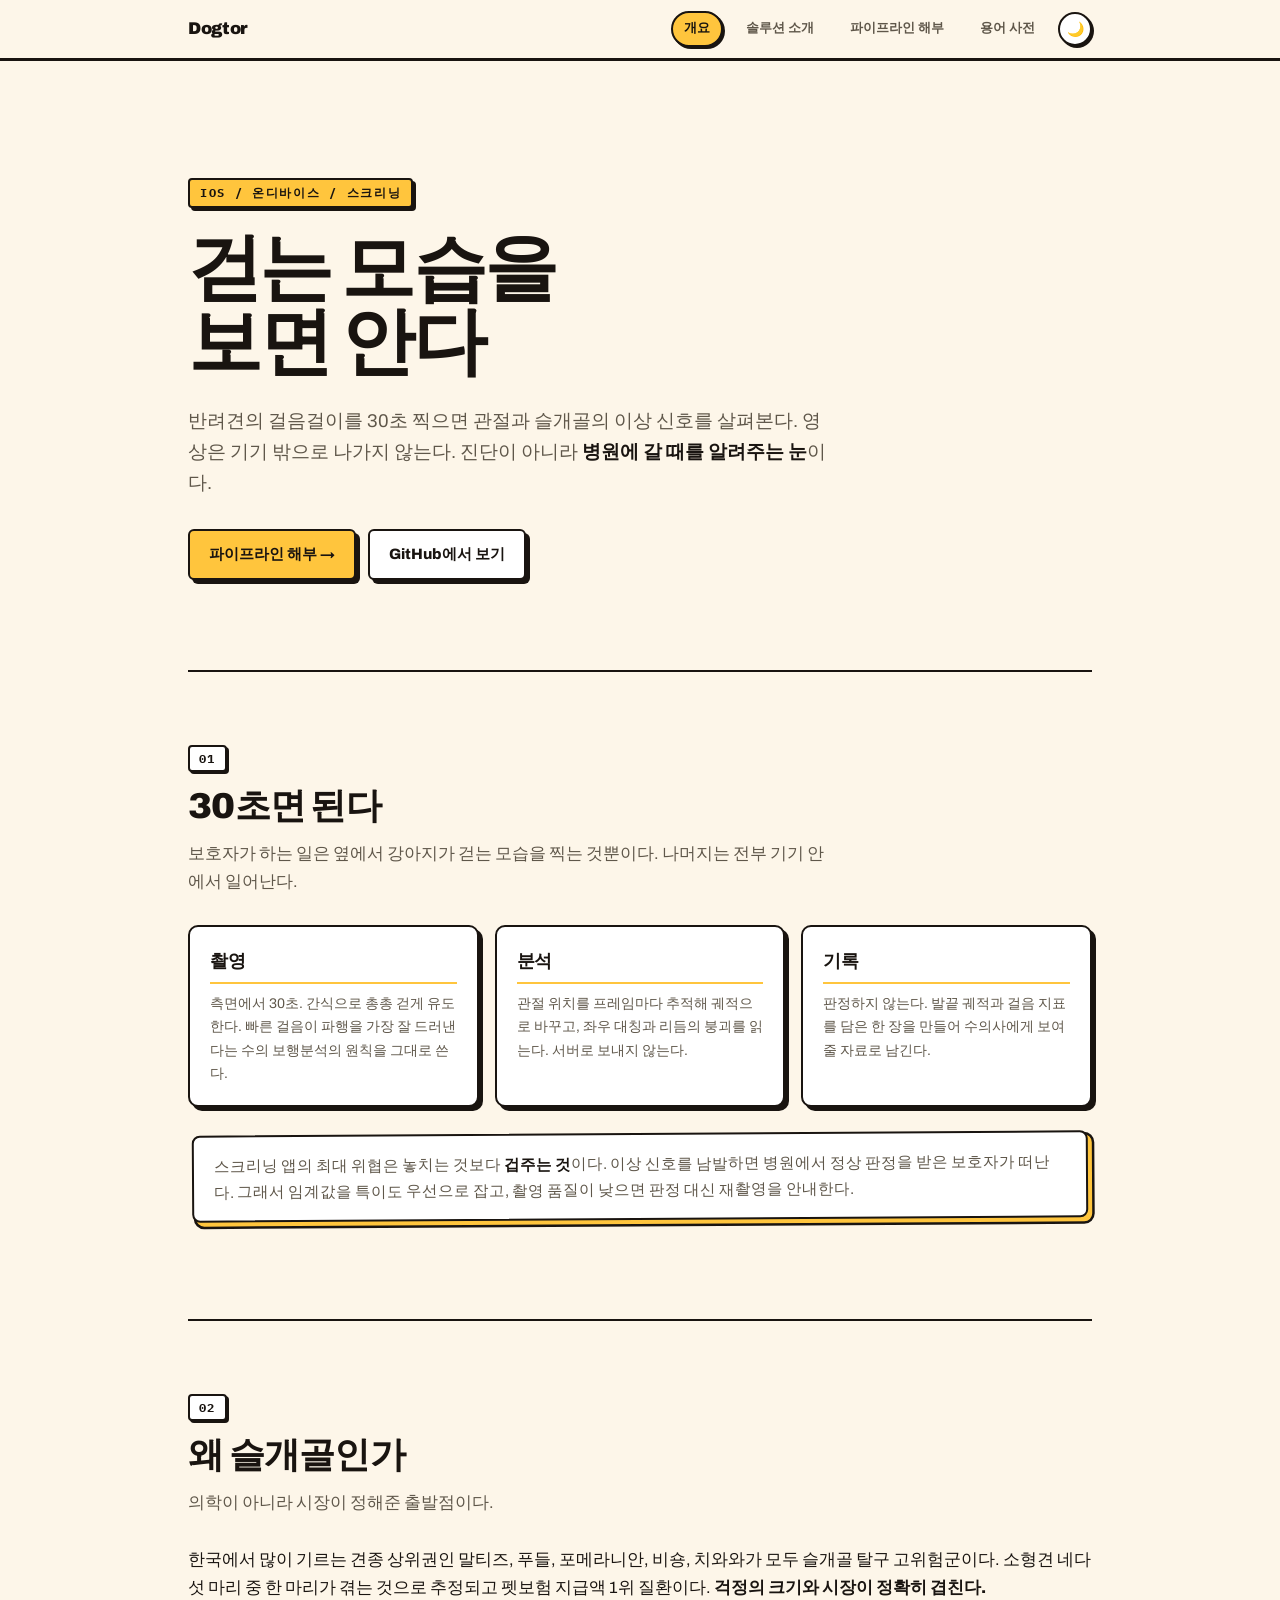
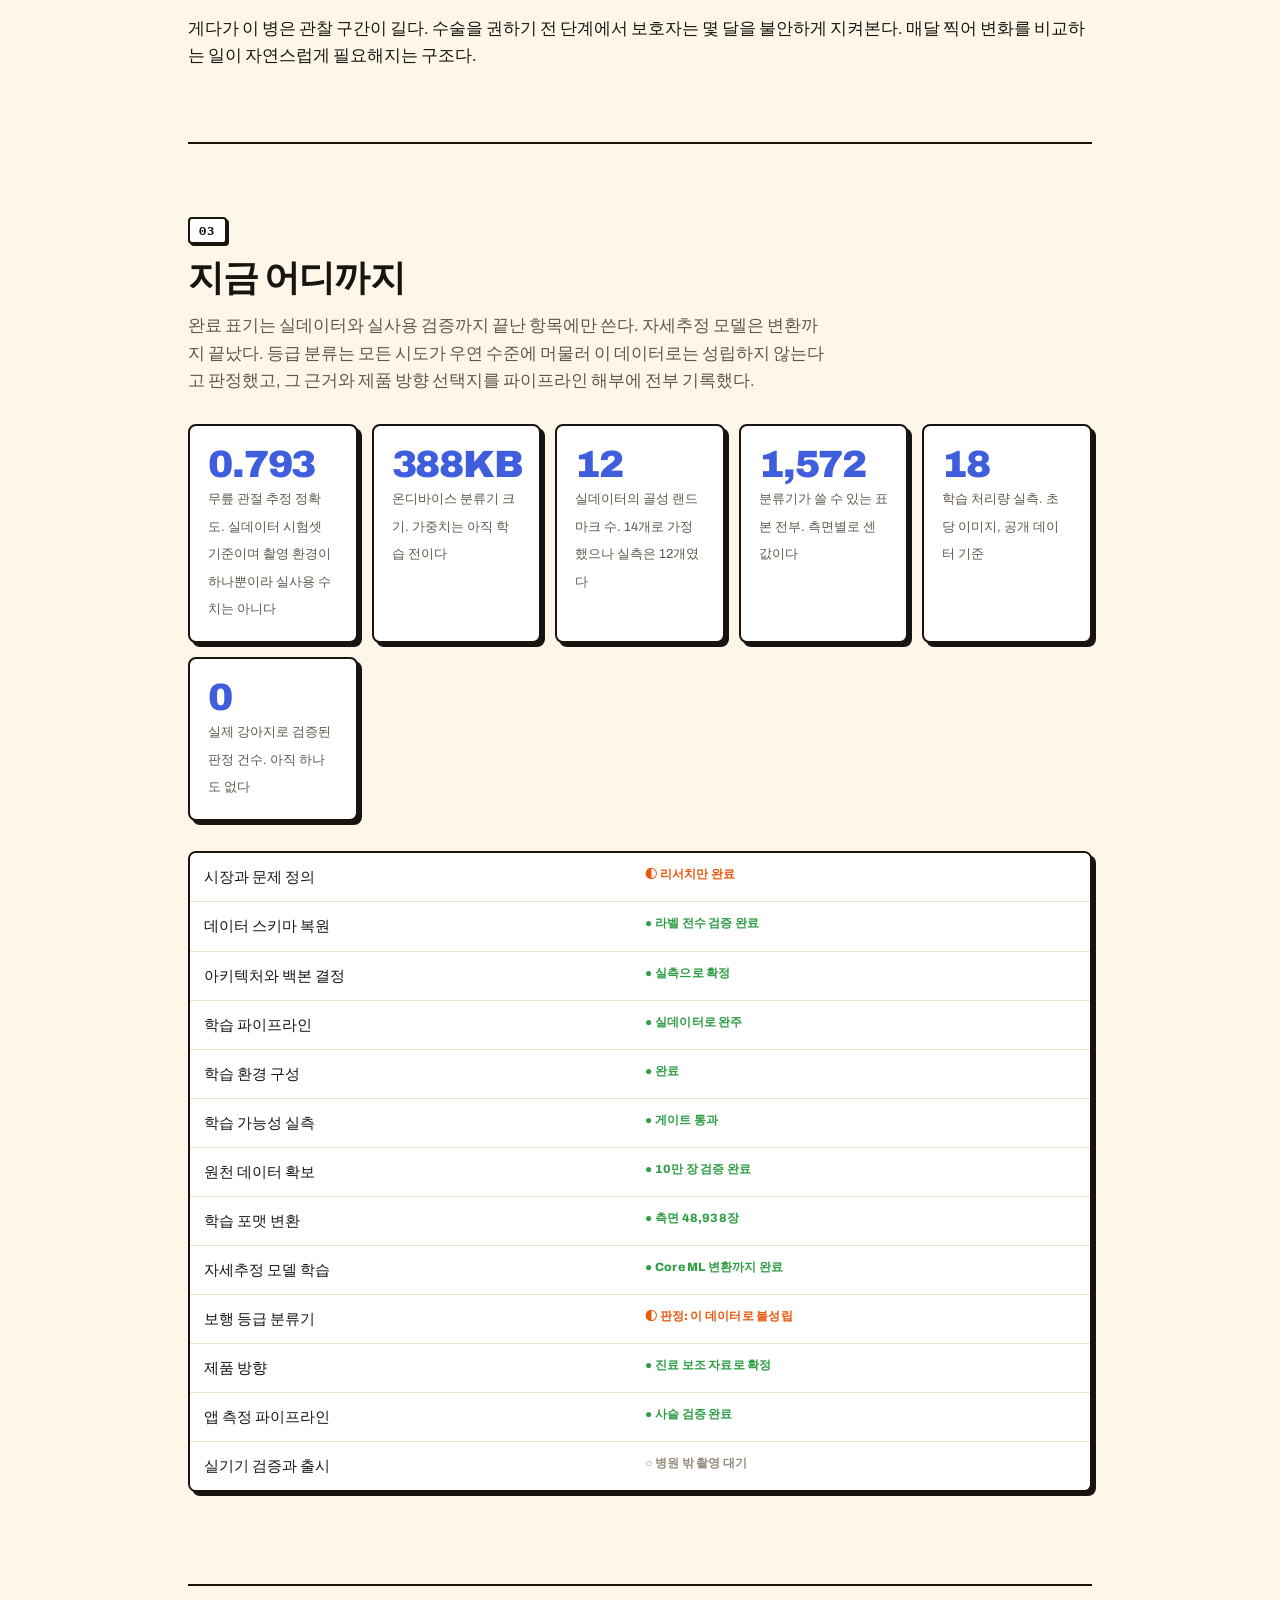
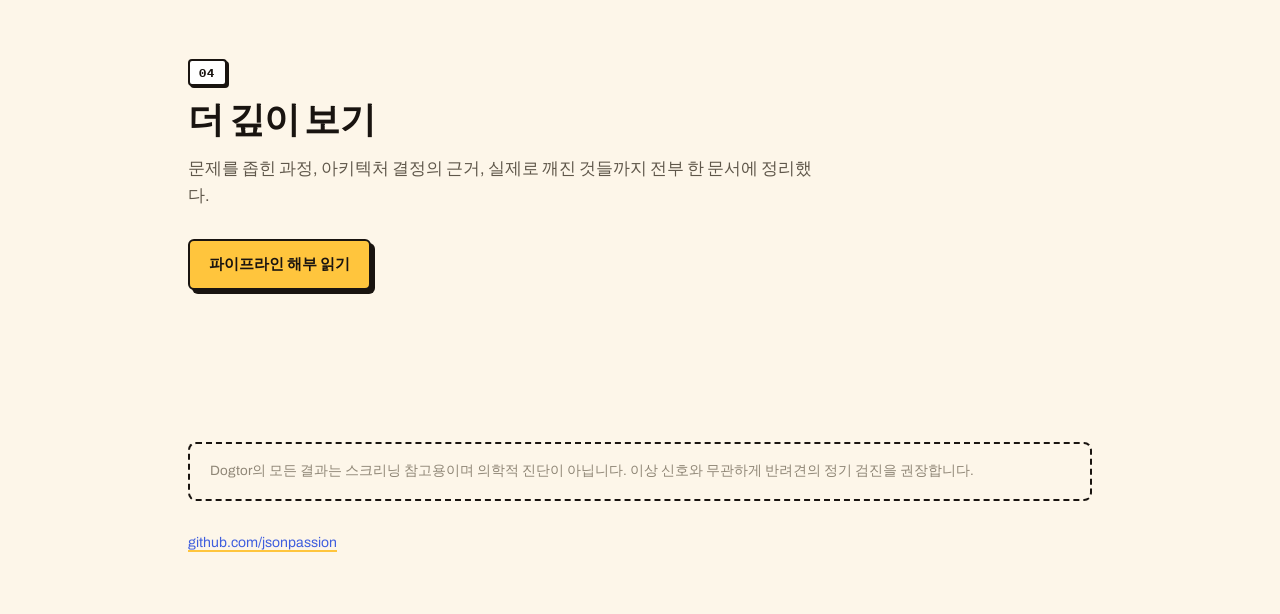
==== index.html @ 86786e33 "네오브루탈리즘 1/3: 토큰과 컴포넌트 hermes/skills/neobrutal-web 지침대로 style.css 의 토큰과 컴포넌트만 교체했다. 마크업은 손대지 않았다.  - " ====
<!DOCTYPE html>
<html lang="ko">
<head>
<meta charset="utf-8">
<meta name="viewport" content="width=device-width, initial-scale=1">
<title>Dogtor 독터 — 걷는 모습을 보면 안다</title>
<meta name="description" content="반려견의 30초 보행 영상으로 관절과 슬개골 이상 신호를 확인하는 온디바이스 iOS 앱. 학습부터 론칭까지의 기록.">
<link rel="icon" href="data:image/svg+xml,<svg xmlns='http://www.w3.org/2000/svg' viewBox='0 0 100 100'><text y='.9em' font-size='90'>🐕</text></svg>">
<link rel="preconnect" href="https://fonts.googleapis.com">
<link rel="preconnect" href="https://fonts.gstatic.com" crossorigin>
<link href="https://fonts.googleapis.com/css2?family=Archivo:wght@500;700;800&family=IBM+Plex+Mono:wght@400;500&family=Source+Serif+4:opsz,wght@8..60,400;8..60,600&family=Noto+Serif+KR:wght@400;600&display=swap" rel="stylesheet">
<link rel="stylesheet" href="style.css">
<script>
  (function () {
    var t = localStorage.getItem("dogtor-theme");
    if (t === "light" || t === "dark") document.documentElement.dataset.theme = t;
  })();
</script>
</head>
<body>

<div id="topbar"><div class="tb">
  <a class="brand" href="index.html">Dogtor</a>
  <span class="spacer"></span>
  <a class="nav on" href="index.html">개요</a>
  <a class="nav" href="solution.html">솔루션 소개</a>
  <a class="nav" href="pipeline.html">파이프라인 해부</a>
  <a class="nav" href="glossary.html">용어 사전</a>
  <button id="themeToggle" aria-label="다크 라이트 전환" title="다크 라이트 전환">🌙</button>
</div></div>

<div class="wrap">

<header class="hero">
  <span class="kicker">iOS / 온디바이스 / 스크리닝</span>
  <h1>걷는 모습을<br>보면 안다</h1>
  <p class="lede">반려견의 걸음걸이를 30초 찍으면 관절과 슬개골의 이상 신호를 살펴본다.
  영상은 기기 밖으로 나가지 않는다. 진단이 아니라 <b>병원에 갈 때를 알려주는 눈</b>이다.</p>
  <div class="btns">
    <a class="btn primary" href="pipeline.html">파이프라인 해부 →</a>
    <a class="btn ghost" href="https://github.com/jsonpassion">GitHub에서 보기</a>
  </div>
</header>

<section>
  <div class="ch">01</div>
  <h2>30초면 된다</h2>
  <p class="section-lede">보호자가 하는 일은 옆에서 강아지가 걷는 모습을 찍는 것뿐이다.
  나머지는 전부 기기 안에서 일어난다.</p>

  <div class="cards">
    <div class="card"><h3>촬영</h3>
      <p>측면에서 30초. 간식으로 총총 걷게 유도한다. 빠른 걸음이 파행을 가장 잘 드러낸다는
      수의 보행분석의 원칙을 그대로 쓴다.</p></div>
    <div class="card"><h3>분석</h3>
      <p>관절 위치를 프레임마다 추적해 궤적으로 바꾸고, 좌우 대칭과 리듬의 붕괴를 읽는다.
      서버로 보내지 않는다.</p></div>
    <div class="card"><h3>기록</h3>
      <p>판정하지 않는다. 발끝 궤적과 걸음 지표를 담은 한 장을 만들어
      수의사에게 보여줄 자료로 남긴다.</p></div>
  </div>

  <div class="callout">스크리닝 앱의 최대 위협은 놓치는 것보다 <b>겁주는 것</b>이다.
  이상 신호를 남발하면 병원에서 정상 판정을 받은 보호자가 떠난다. 그래서 임계값을
  특이도 우선으로 잡고, 촬영 품질이 낮으면 판정 대신 재촬영을 안내한다.</div>
</section>

<section>
  <div class="ch">02</div>
  <h2>왜 슬개골인가</h2>
  <p class="section-lede">의학이 아니라 시장이 정해준 출발점이다.</p>
  <p>한국에서 많이 기르는 견종 상위권인 말티즈, 푸들, 포메라니안, 비숑, 치와와가
  모두 슬개골 탈구 고위험군이다. 소형견 네다섯 마리 중 한 마리가 겪는 것으로 추정되고
  펫보험 지급액 1위 질환이다. <b>걱정의 크기와 시장이 정확히 겹친다.</b></p>
  <p>게다가 이 병은 관찰 구간이 길다. 수술을 권하기 전 단계에서 보호자는 몇 달을
  불안하게 지켜본다. 매달 찍어 변화를 비교하는 일이 자연스럽게 필요해지는 구조다.</p>
</section>

<section>
  <div class="ch">03</div>
  <h2>지금 어디까지</h2>
  <p class="section-lede">완료 표기는 실데이터와 실사용 검증까지 끝난 항목에만 쓴다.
  자세추정 모델은 변환까지 끝났다. 등급 분류는 모든 시도가 우연 수준에 머물러
  이 데이터로는 성립하지 않는다고 판정했고, 그 근거와 제품 방향 선택지를
  파이프라인 해부에 전부 기록했다.</p>

  <div class="stats">
    <div class="stat"><span class="num">0.793</span>
      <span class="lbl">무릎 관절 추정 정확도. 실데이터 시험셋 기준이며 촬영 환경이 하나뿐이라 실사용 수치는 아니다</span></div>
    <div class="stat"><span class="num">388KB</span>
      <span class="lbl">온디바이스 분류기 크기. 가중치는 아직 학습 전이다</span></div>
    <div class="stat"><span class="num">12</span>
      <span class="lbl">실데이터의 골성 랜드마크 수. 14개로 가정했으나 실측은 12개였다</span></div>
    <div class="stat"><span class="num">1,572</span>
      <span class="lbl">분류기가 쓸 수 있는 표본 전부. 측면별로 센 값이다</span></div>
    <div class="stat"><span class="num">18</span>
      <span class="lbl">학습 처리량 실측. 초당 이미지, 공개 데이터 기준</span></div>
    <div class="stat"><span class="num">0</span>
      <span class="lbl">실제 강아지로 검증된 판정 건수. 아직 하나도 없다</span></div>
  </div>

  <div class="scroll-x"><table>
    <tbody>
    <tr><td>시장과 문제 정의</td><td class="st wip">리서치만 완료</td></tr>
    <tr><td>데이터 스키마 복원</td><td class="st ok">라벨 전수 검증 완료</td></tr>
    <tr><td>아키텍처와 백본 결정</td><td class="st ok">실측으로 확정</td></tr>
    <tr><td>학습 파이프라인</td><td class="st ok">실데이터로 완주</td></tr>
    <tr><td>학습 환경 구성</td><td class="st ok">완료</td></tr>
    <tr><td>학습 가능성 실측</td><td class="st ok">게이트 통과</td></tr>
    <tr><td>원천 데이터 확보</td><td class="st ok">10만 장 검증 완료</td></tr>
    <tr><td>학습 포맷 변환</td><td class="st ok">측면 48,938장</td></tr>
    <tr><td>자세추정 모델 학습</td><td class="st ok">Core ML 변환까지 완료</td></tr>
    <tr><td>보행 등급 분류기</td><td class="st wip">판정: 이 데이터로 불성립</td></tr>
    <tr><td>제품 방향</td><td class="st ok">진료 보조 자료로 확정</td></tr>
    <tr><td>앱 측정 파이프라인</td><td class="st ok">사슬 검증 완료</td></tr>
    <tr><td>실기기 검증과 출시</td><td class="st wait">병원 밖 촬영 대기</td></tr>
    </tbody>
  </table></div>
</section>

<section>
  <div class="ch">04</div>
  <h2>더 깊이 보기</h2>
  <p class="section-lede">문제를 좁힌 과정, 아키텍처 결정의 근거, 실제로 깨진 것들까지
  전부 한 문서에 정리했다.</p>
  <div class="btns">
    <a class="btn primary" href="pipeline.html">파이프라인 해부 읽기</a>
  </div>
</section>

<p class="note">Dogtor의 모든 결과는 스크리닝 참고용이며 의학적 진단이 아닙니다.
이상 신호와 무관하게 반려견의 정기 검진을 권장합니다.</p>

<footer>
  <a href="https://github.com/jsonpassion">github.com/jsonpassion</a>
</footer>

</div>

<script>
  (function () {
    var btn = document.getElementById("themeToggle");
    function cur() { return document.documentElement.dataset.theme || "light"; }
    function paint() { btn.textContent = cur() === "dark" ? "☀️" : "🌙"; }
    btn.addEventListener("click", function () {
      var next = cur() === "dark" ? "light" : "dark";
      document.documentElement.dataset.theme = next;
      localStorage.setItem("dogtor-theme", next);
      paint();
    });
    paint();
  })();
</script>
</body>
</html>
---- style.css ----
/* Dogtor 공통 스타일 — 네오브루탈리즘 개정 (2026-08-22)
   문법: 잉크 테두리 2~3px, 블러 없는 오프셋 그림자, 평면 원색, 그라디언트 금지.
   레퍼런스: 길건너 친구들(Crossy Road)의 평면 색과 장난기.
   상세 지침: hermes/skills/neobrutal-web/SKILL.md */
:root {
  --bg: #fdf6e9;
  --panel: #ffffff;
  --ink: #191410;
  --sub: #5f574a;
  --dim: #8f8676;
  --line: #191410;
  --soft: #ece2cd;
  --accent: #3f5ede;
  --pop: #ffc53d;
  --pink: #ff8787;
  --ok: #2f9e44;
  --wip: #e8590c;
  --wait: #948b7c;
  --sketch: #191410;
  --shadow: #191410;
  --display: Archivo, "Apple SD Gothic Neo", Pretendard, -apple-system, sans-serif;
  --serif: var(--display);
  --mono: "IBM Plex Mono", ui-monospace, SFMono-Regular, monospace;
}
:root[data-theme="dark"] {
  --bg: #181410;
  --panel: #221d16;
  --ink: #f4edde;
  --sub: #b5aa96;
  --dim: #877d6b;
  --line: #f4edde;
  --soft: #352c21;
  --accent: #7c95ff;
  --pop: #ffc53d;
  --pink: #ff8787;
  --ok: #69db7c;
  --wip: #ffa94d;
  --wait: #877d6b;
  --sketch: #e6dcc7;
  --shadow: #060402;
}

* { margin: 0; padding: 0; box-sizing: border-box; }
html { scroll-behavior: smooth; }
body {
  background: var(--bg); color: var(--ink);
  font-family: var(--display); font-size: 16.5px; line-height: 1.66;
  -webkit-font-smoothing: antialiased;
}
.wrap { max-width: 960px; margin: 0 auto; padding: 0 28px; }
.narrow { max-width: 760px; }

a { color: var(--ink); text-decoration: underline; text-decoration-thickness: 2px;
  text-decoration-color: var(--pop); text-underline-offset: 3px; }
a:hover { text-decoration-color: var(--accent); }

/* 타이포 */
h1, h2, h3, .kicker, .btn, .num, .tag, th, .st, .ch { font-family: var(--display); }
h1 {
  font-size: clamp(40px, 7.4vw, 74px); font-weight: 900;
  letter-spacing: -0.035em; line-height: 1.0;
}
h2 { font-size: clamp(26px, 3.6vw, 36px); font-weight: 900; letter-spacing: -0.02em; line-height: 1.12; }
h3 { font-size: 17.5px; font-weight: 800; letter-spacing: -0.01em; }
.kicker {
  display: inline-block; font-family: var(--mono); font-size: 12px; font-weight: 700;
  letter-spacing: .14em; text-transform: uppercase; color: var(--ink);
  background: var(--pop); border: 2px solid var(--line); border-radius: 4px;
  padding: 3px 10px; box-shadow: 3px 3px 0 var(--shadow);
}
.lede { font-size: 18.5px; color: var(--sub); max-width: 640px; line-height: 1.68; }
p + p { margin-top: 14px; }
b, strong { font-weight: 800; color: var(--ink); }

/* 버튼 */
.btns { display: flex; gap: 12px; flex-wrap: wrap; margin-top: 30px; }
.btn {
  display: inline-block; font-size: 15px; font-weight: 800; text-decoration: none;
  padding: 11px 19px; border-radius: 6px; border: 2.5px solid var(--line);
  box-shadow: 4px 4px 0 var(--shadow);
  transition: transform .12s ease, box-shadow .12s ease;
}
.btn:hover { transform: translate(-2px, -2px); box-shadow: 6px 6px 0 var(--shadow); text-decoration: none; }
.btn:active { transform: translate(2px, 2px); box-shadow: 0 0 0 var(--shadow); }
.btn.primary { background: var(--pop); color: #191410; }
.btn.ghost { background: var(--panel); color: var(--ink); }

/* 헤더와 섹션 */
header.hero { padding: 13vh 0 10vh; }
header.hero .kicker { margin-bottom: 24px; }
header.hero h1 { margin-bottom: 26px; }
.rule { border: none; border-top: 2.5px solid var(--line); }
section { padding: 72px 0; border-top: 2.5px solid var(--line); }
section > .ch {
  display: inline-block; font-family: var(--mono); font-size: 11.5px; font-weight: 700;
  letter-spacing: .12em; color: var(--ink); background: var(--panel);
  border: 2px solid var(--line); border-radius: 4px; padding: 2px 9px;
  box-shadow: 2px 2px 0 var(--shadow); margin-bottom: 14px;
}
.section-lede { color: var(--sub); margin: 14px 0 30px; max-width: 640px; }

/* 표 */
.scroll-x { overflow-x: auto; border: 2.5px solid var(--line); border-radius: 8px;
  box-shadow: 4px 4px 0 var(--shadow); margin: 20px 0; background: var(--panel); }
.scroll-x table { margin: 0; }
table { width: 100%; border-collapse: collapse; font-size: 14.5px; margin: 18px 0;
  background: var(--panel); }
th, td { text-align: left; padding: 12px 14px; border-bottom: 1.5px solid var(--soft);
  vertical-align: top; }
tr:last-child td { border-bottom: none; }
th { font-size: 11.5px; font-weight: 800; color: var(--ink); background: var(--pop);
  text-transform: uppercase; letter-spacing: .08em; border-bottom: 2px solid var(--line); }
:root[data-theme="dark"] th { color: #191410; }

/* 스탯 */
.stats { display: grid; grid-template-columns: repeat(auto-fit, minmax(160px, 1fr));
  gap: 14px; margin: 30px 0; }
.stat { padding: 20px 18px; border: 2.5px solid var(--line); border-radius: 8px;
  background: var(--panel); box-shadow: 4px 4px 0 var(--shadow); }
.stat .num { display: block; font-size: clamp(28px, 3.6vw, 38px); font-weight: 900;
  letter-spacing: -0.03em; line-height: 1; color: var(--accent); }
.stat .lbl { font-size: 13px; color: var(--sub); margin-top: 10px; line-height: 1.5; }

/* 상태 */
.st { font-size: 12px; font-weight: 800; white-space: nowrap; letter-spacing: .02em; }
.st.ok::before { content: "● "; } .st.wip::before { content: "◐ "; } .st.wait::before { content: "○ "; }
.st.ok { color: var(--ok); } .st.wip { color: var(--wip); } .st.wait { color: var(--wait); }

/* 패널과 카드 */
.panel { background: var(--panel); border: 2.5px solid var(--line);
  border-radius: 10px; padding: 22px 24px; margin: 20px 0;
  box-shadow: 5px 5px 0 var(--shadow); }
.panel h3 { margin-bottom: 8px; }
.panel p { font-size: 15px; color: var(--sub); }
.cards { display: grid; grid-template-columns: repeat(auto-fit, minmax(240px, 1fr)); gap: 16px; margin: 26px 0; }
.card { background: var(--panel); border: 2.5px solid var(--line); border-radius: 10px;
  padding: 20px; box-shadow: 4px 4px 0 var(--shadow);
  transition: transform .12s ease, box-shadow .12s ease; }
.card:hover { transform: translate(-2px, -2px); box-shadow: 6px 6px 0 var(--shadow); }
.card h3 { margin-bottom: 8px; padding-bottom: 6px; border-bottom: 2px solid var(--pop); }
.card p { font-size: 14px; color: var(--sub); }

.callout { background: var(--panel); border: 2.5px solid var(--line); border-radius: 8px;
  padding: 16px 20px; margin: 26px 4px; font-size: 15.5px; color: var(--sub);
  box-shadow: 4px 4px 0 var(--pop), 4px 4px 0 2.5px var(--line);
  transform: rotate(-0.35deg); }
.callout b { color: var(--ink); }

/* 다이어그램 */
figure.sketch { margin: 30px 0; }
figure.sketch svg { width: 100%; height: auto; display: block; }
figure.sketch figcaption { font-family: var(--mono); font-size: 12px; color: var(--dim);
  margin-top: 12px; letter-spacing: .02em; }
.sk-box { fill: var(--panel); stroke: var(--sketch); stroke-width: 2; }
.sk-soft { fill: var(--bg); stroke: var(--sketch); stroke-width: 2; }
.sk-hi { fill: none; stroke: var(--accent); stroke-width: 2.2; stroke-dasharray: 7 5; }
.sk-arrow { stroke: var(--sketch); stroke-width: 2; fill: none; marker-end: url(#arr); }
.sk-t { font-size: 12.5px; font-weight: 800; fill: var(--ink); font-family: var(--display); }
.sk-s { font-size: 11px; fill: var(--sub); font-family: var(--display); }
.sk-a { font-size: 11px; font-weight: 700; fill: var(--accent); font-family: var(--mono); }

/* 타임라인 */
.timeline { margin-top: 22px; }
.tl { display: grid; grid-template-columns: 104px 1fr; gap: 20px;
  padding: 20px 0; border-top: 2px dashed var(--line); }
.tl .d { font-family: var(--mono); font-size: 12.5px; font-weight: 700; color: var(--dim); padding-top: 4px; }
.tl.future .d { color: var(--wait); }
.tl h3 { font-size: 16px; margin-bottom: 5px; }
.tl.future h3 { color: var(--sub); }
.tl p { font-size: 14.5px; color: var(--sub); }

/* 좌측 목차 */
#toc { display: none; }
@media (min-width: 1400px) {
  #toc {
    display: block; position: fixed; z-index: 15; top: 120px;
    left: max(20px, calc(50% - 700px)); width: 190px;
    font-family: var(--display); font-size: 12.5px; border-left: 2.5px solid var(--line);
  }
  #toc a { display: block; color: var(--dim); font-weight: 600; text-decoration: none;
    padding: 6px 0 6px 14px; margin-left: -2.5px; border-left: 2.5px solid transparent; }
  #toc a:hover { color: var(--ink); }
  #toc a.active { color: var(--ink); border-left-color: var(--accent); background: var(--panel); }
  #toc .n { font-family: var(--mono); color: var(--wait); margin-right: 8px; font-size: 11px; }
}

/* 상단 바 */
#topbar { position: sticky; top: 0; z-index: 20; background: var(--bg);
  border-bottom: 3px solid var(--line); }
.tb { max-width: 960px; margin: 0 auto; padding: 0 28px; height: 58px;
  display: flex; align-items: center; gap: 10px; }
.tb .brand { font-family: var(--display); font-weight: 900; font-size: 17px;
  letter-spacing: -0.02em; text-decoration: none; color: var(--ink); }
.tb .spacer { flex: 1; }
.tb a.nav { font-family: var(--display); font-size: 13px; font-weight: 700;
  color: var(--sub); text-decoration: none; white-space: nowrap;
  padding: 5px 11px; border: 2px solid transparent; border-radius: 999px; }
.tb a.nav:hover { color: var(--ink); border-color: var(--line); }
.tb a.nav.on { color: #191410; background: var(--pop); border-color: var(--line);
  box-shadow: 2px 2px 0 var(--shadow); }
#themeToggle { width: 34px; height: 34px; border-radius: 50%;
  border: 2px solid var(--line); box-shadow: 2px 2px 0 var(--shadow);
  background: var(--panel); color: var(--ink); font-size: 14px; cursor: pointer;
  display: flex; align-items: center; justify-content: center; }
#themeToggle:active { transform: translate(1px, 1px); box-shadow: 0 0 0 var(--shadow); }

.note { margin-top: 80px; padding: 16px 20px; border: 2px dashed var(--line);
  border-radius: 8px; font-size: 13.5px; color: var(--dim); }
footer { padding: 30px 0 60px; font-size: 14px; color: var(--dim); }
footer a { color: var(--accent); }

/* 결과 이미지와 해석 */
.shot { margin: 26px 0; }
.shot img { width: 100%; height: auto; display: block; border: 2.5px solid var(--line);
  border-radius: 8px; background: var(--panel); box-shadow: 5px 5px 0 var(--shadow); }
.shot figcaption { font-family: var(--mono); font-size: 12px; color: var(--dim);
  margin-top: 12px; letter-spacing: .02em; }
.pair { display: grid; grid-template-columns: 1fr 1fr; gap: 16px; margin: 26px 0; }
@media (max-width: 700px) { .pair { grid-template-columns: 1fr; } }
.pair .shot { margin: 0; }
.readguide { border: 2.5px solid var(--line); border-radius: 10px; padding: 20px 24px;
  margin: 22px 0; background: var(--panel); box-shadow: 4px 4px 0 var(--shadow); }
.readguide h3 { margin-bottom: 12px; font-size: 15px; }
.readguide ol { margin: 0; padding-left: 20px; font-size: 15px; color: var(--sub); }
.readguide li { margin: 7px 0; }
.readguide li b { color: var(--ink); }

/* Mermaid */
.mmd { margin: 28px 0; background: var(--panel); border: 2.5px solid var(--line);
  border-radius: 10px; padding: 24px 18px; overflow-x: auto;
  box-shadow: 4px 4px 0 var(--shadow); }
.mmd .mermaid { display: flex; justify-content: center; min-width: 520px; }
.mmd figcaption { font-family: var(--mono); font-size: 12px; color: var(--dim);
  margin-top: 14px; text-align: center; }

/* 애니메이션 시각화 */
.viz { background: var(--panel); border: 2.5px solid var(--line); border-radius: 10px;
  padding: 26px 20px 20px; margin: 28px 0; box-shadow: 4px 4px 0 var(--shadow); }
.viz svg { width: 100%; height: auto; display: block; }
.viz figcaption { font-family: var(--mono); font-size: 12px; color: var(--dim);
  margin-top: 16px; text-align: center; }
.viz .legend { display: flex; gap: 18px; justify-content: center; flex-wrap: wrap;
  margin-top: 14px; font-size: 12.5px; color: var(--sub); }
.viz .legend i { display: inline-block; width: 10px; height: 10px; border-radius: 3px;
  border: 1.5px solid var(--line); margin-right: 6px; vertical-align: middle; }
.dog-body { fill: none; stroke: var(--sub); stroke-width: 2.5; stroke-linecap: round; }
.dog-leg { fill: none; stroke: var(--sub); stroke-width: 2.5; stroke-linecap: round; }
.dog-leg.bad { stroke: var(--wip); }
.kp { fill: var(--accent); }
.kp.bad { fill: var(--wip); }
.kp-label { font-family: var(--mono); font-size: 8.5px; fill: var(--dim); }
.trace { fill: none; stroke: var(--accent); stroke-width: 1.6; opacity: .55; }
.trace.bad { stroke: var(--wip); }
@media (prefers-reduced-motion: reduce) {
  .viz * { animation: none !important; }
}

/* 이미지 확대 팝업 */
.shot img { cursor: zoom-in; }
#lightbox { position: fixed; inset: 0; z-index: 60; display: none;
  background: rgba(12, 9, 5, .88); cursor: zoom-out;
  align-items: center; justify-content: center; padding: 4vh 4vw; }
#lightbox.on { display: flex; }
#lightbox img { max-width: 100%; max-height: 92%; border-radius: 8px;
  border: 3px solid #f4edde; }
#lightbox .cap { position: absolute; bottom: 3vh; left: 0; right: 0;
  text-align: center; font-family: var(--mono); font-size: 12.5px; color: #e8e0cf; }

/* 용어 사전 */
#glFilter { margin-top: 26px; width: 100%; max-width: 430px;
  padding: 11px 15px; font-family: var(--display); font-size: 15px; font-weight: 600;
  color: var(--ink); background: var(--panel);
  border: 2.5px solid var(--line); border-radius: 8px; outline: none;
  box-shadow: 4px 4px 0 var(--shadow); }
#glFilter:focus { box-shadow: 4px 4px 0 var(--accent); }
.gl { margin-top: 8px; }
.gl .term { padding: 18px 0; border-bottom: 1.5px solid var(--soft); }
.gl dt { font-family: var(--display); font-weight: 800; font-size: 16.5px; }
.gl dt .en { font-family: var(--mono); font-weight: 400; font-size: 12px;
  color: var(--dim); margin-left: 8px; letter-spacing: .02em; }
.gl dd { margin-top: 8px; font-size: 15px; color: var(--sub); line-height: 1.66; }
.gl dd b { color: var(--ink); }
.gl .term:target { background: var(--panel); border: 2px solid var(--line);
  border-radius: 8px; padding: 16px 14px; box-shadow: 3px 3px 0 var(--pop); }
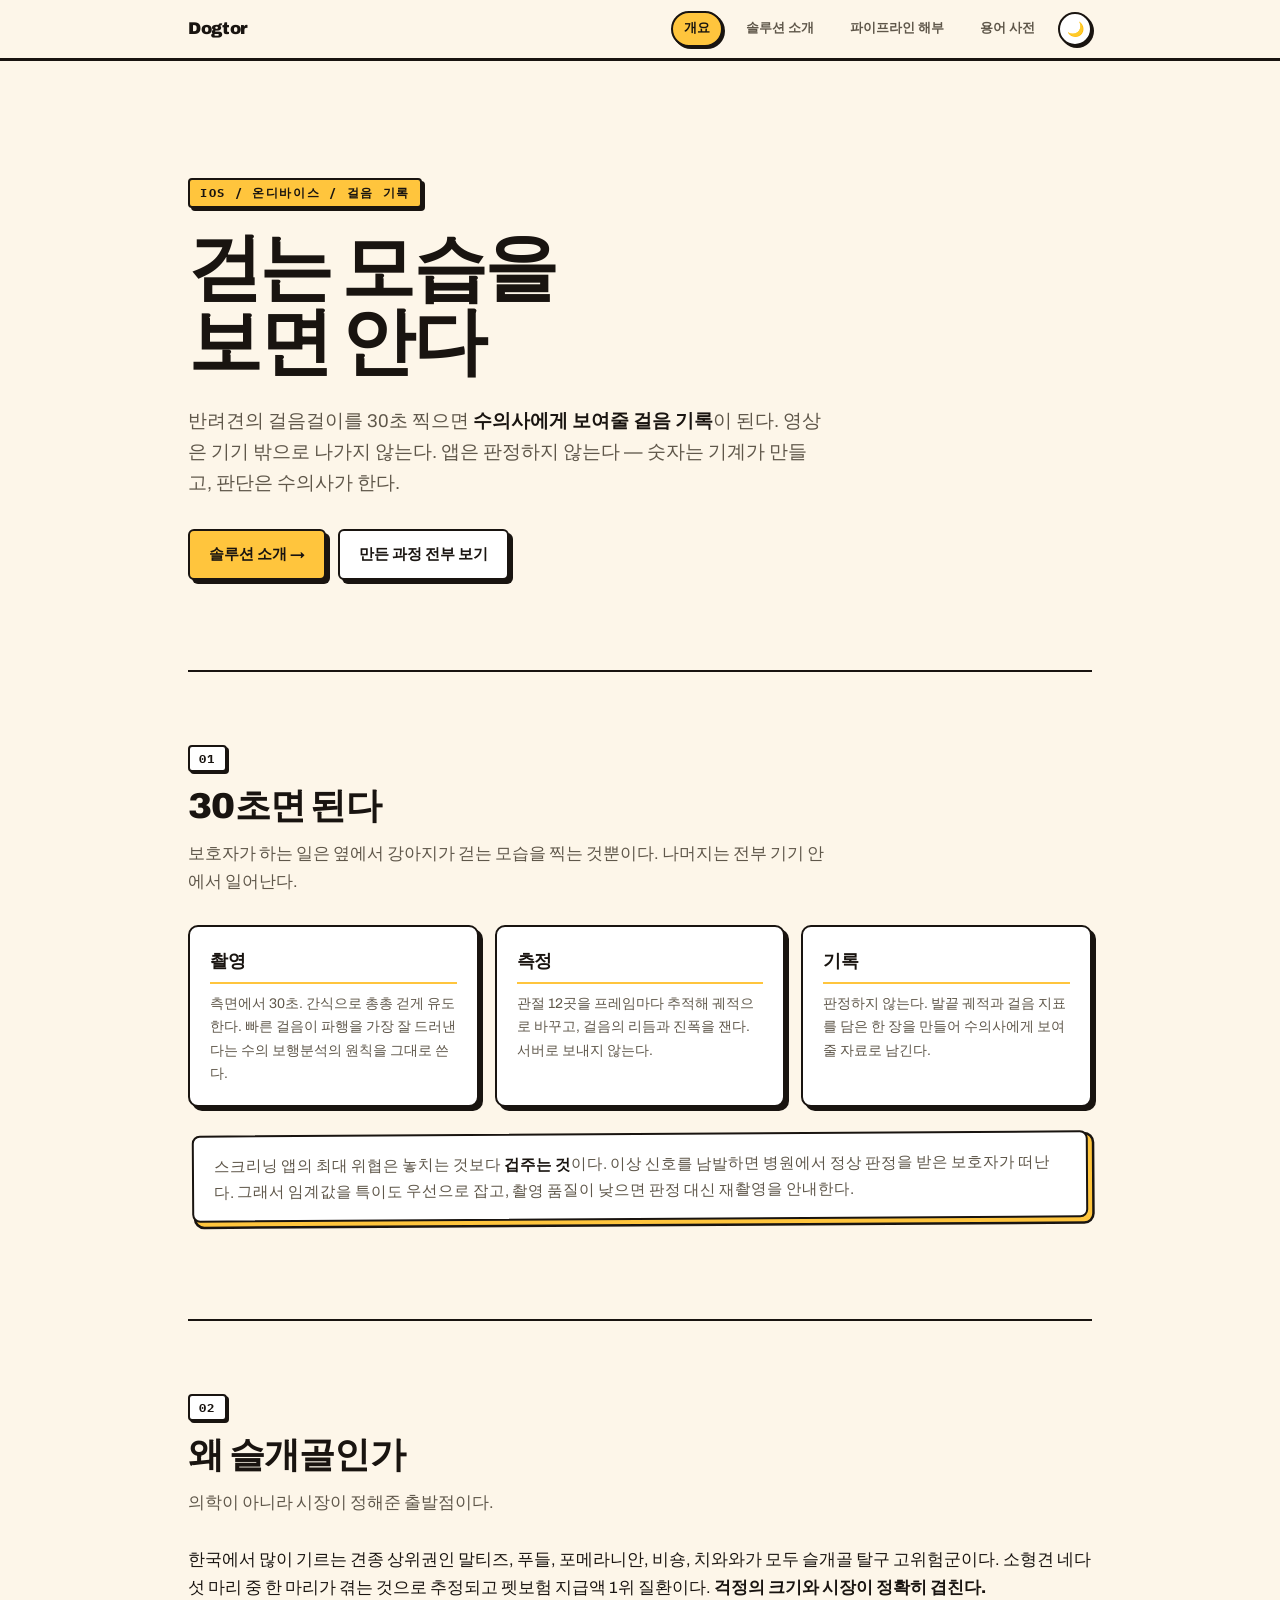
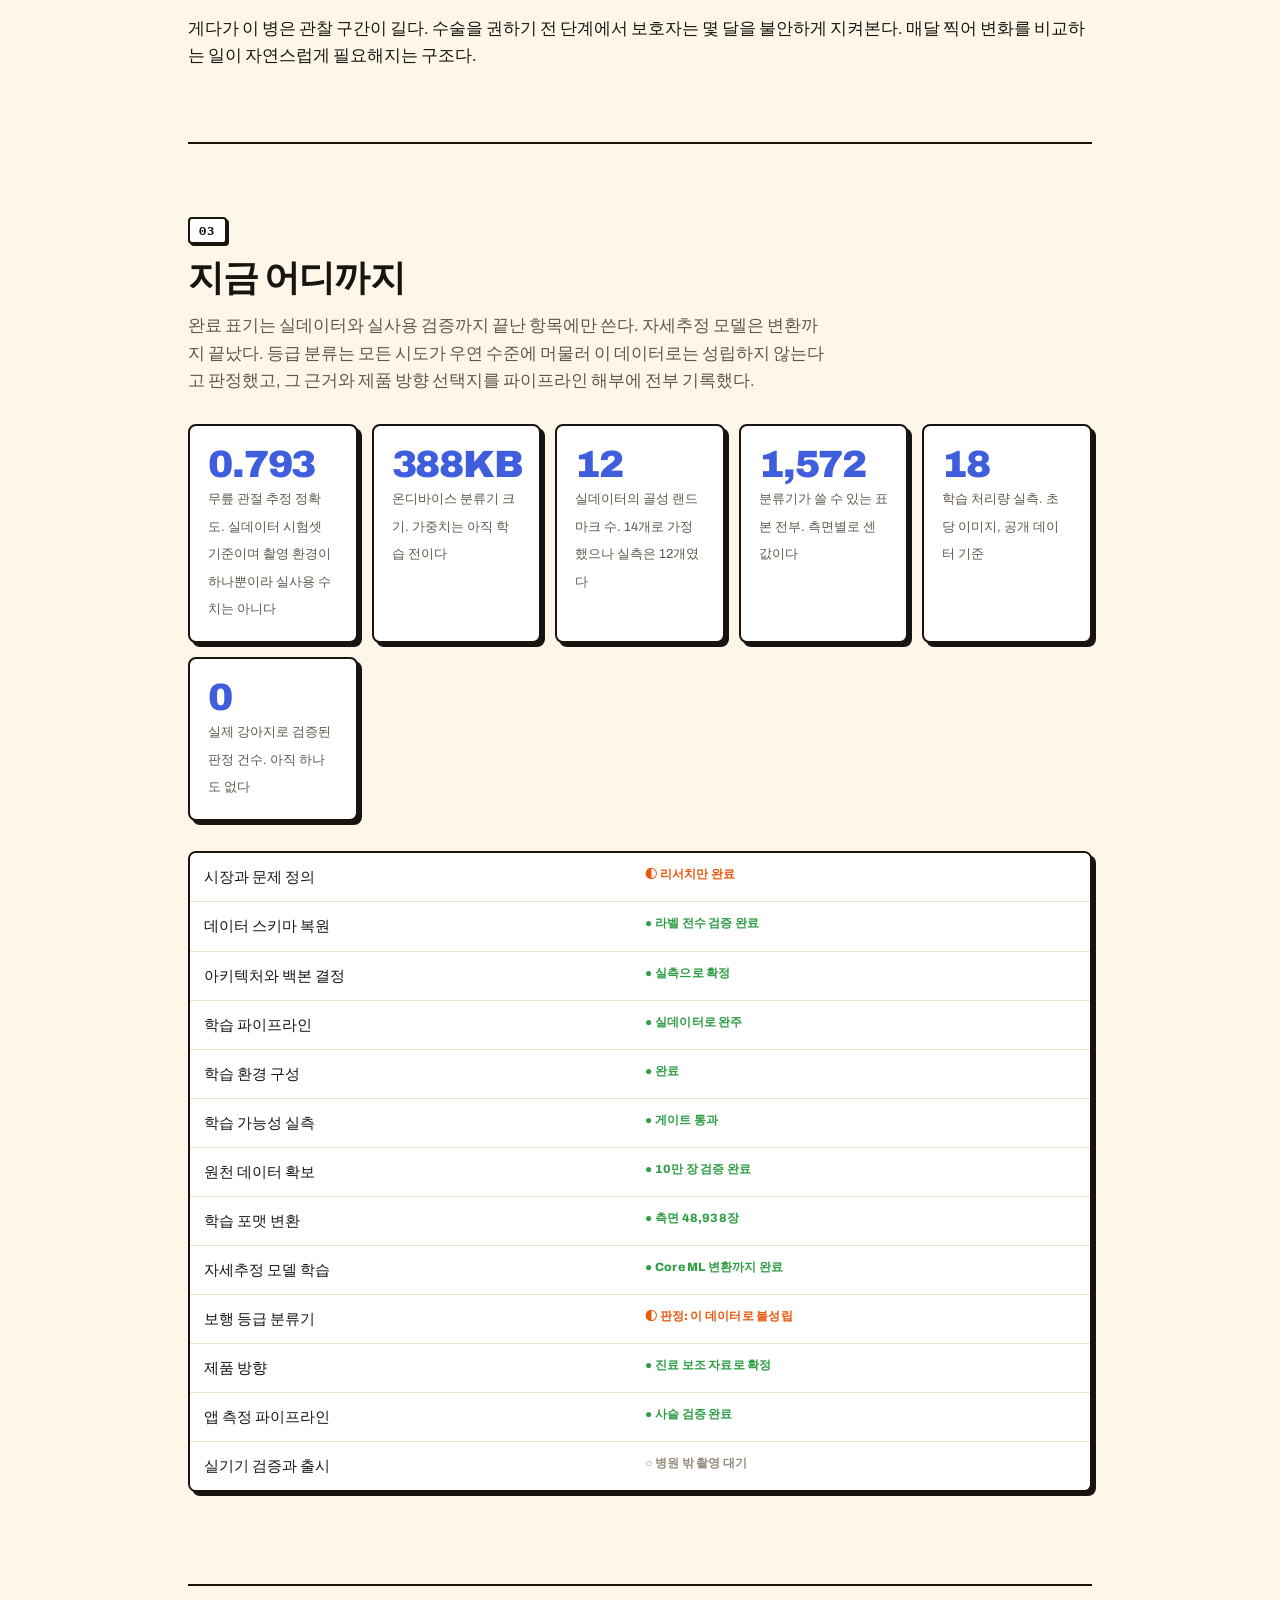
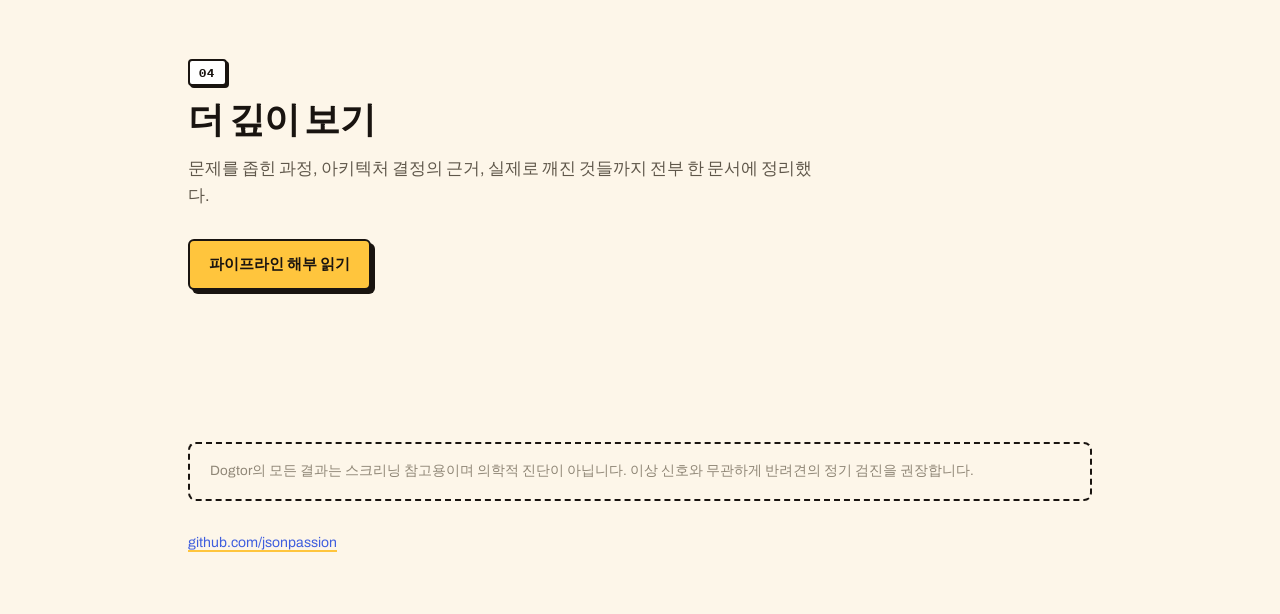
==== commit bffc8da5: "네오브루탈리즘 3/3: 대비 수정과 히어로 전환 - 킥커 배지 글자를 고정 잉크색으로. 배경이 항상 노랑인데 다크에서 글자가   크림색이 되어 안 읽혔다 - 개요 히어로를 전환 후" ====
--- a/index.html
+++ b/index.html
@@ -32,13 +32,14 @@
 <div class="wrap">
 
 <header class="hero">
-  <span class="kicker">iOS / 온디바이스 / 스크리닝</span>
+  <span class="kicker">iOS / 온디바이스 / 걸음 기록</span>
   <h1>걷는 모습을<br>보면 안다</h1>
-  <p class="lede">반려견의 걸음걸이를 30초 찍으면 관절과 슬개골의 이상 신호를 살펴본다.
-  영상은 기기 밖으로 나가지 않는다. 진단이 아니라 <b>병원에 갈 때를 알려주는 눈</b>이다.</p>
+  <p class="lede">반려견의 걸음걸이를 30초 찍으면 <b>수의사에게 보여줄 걸음 기록</b>이 된다.
+  영상은 기기 밖으로 나가지 않는다. 앱은 판정하지 않는다 —
+  숫자는 기계가 만들고, 판단은 수의사가 한다.</p>
   <div class="btns">
-    <a class="btn primary" href="pipeline.html">파이프라인 해부 →</a>
-    <a class="btn ghost" href="https://github.com/jsonpassion">GitHub에서 보기</a>
+    <a class="btn primary" href="solution.html">솔루션 소개 →</a>
+    <a class="btn ghost" href="pipeline.html">만든 과정 전부 보기</a>
   </div>
 </header>
 
@@ -52,8 +53,8 @@
     <div class="card"><h3>촬영</h3>
       <p>측면에서 30초. 간식으로 총총 걷게 유도한다. 빠른 걸음이 파행을 가장 잘 드러낸다는
       수의 보행분석의 원칙을 그대로 쓴다.</p></div>
-    <div class="card"><h3>분석</h3>
-      <p>관절 위치를 프레임마다 추적해 궤적으로 바꾸고, 좌우 대칭과 리듬의 붕괴를 읽는다.
+    <div class="card"><h3>측정</h3>
+      <p>관절 12곳을 프레임마다 추적해 궤적으로 바꾸고, 걸음의 리듬과 진폭을 잰다.
       서버로 보내지 않는다.</p></div>
     <div class="card"><h3>기록</h3>
       <p>판정하지 않는다. 발끝 궤적과 걸음 지표를 담은 한 장을 만들어
--- a/style.css
+++ b/style.css
@@ -64,7 +64,7 @@
 h3 { font-size: 17.5px; font-weight: 800; letter-spacing: -0.01em; }
 .kicker {
   display: inline-block; font-family: var(--mono); font-size: 12px; font-weight: 700;
-  letter-spacing: .14em; text-transform: uppercase; color: var(--ink);
+  letter-spacing: .14em; text-transform: uppercase; color: #191410;
   background: var(--pop); border: 2px solid var(--line); border-radius: 4px;
   padding: 3px 10px; box-shadow: 3px 3px 0 var(--shadow);
 }
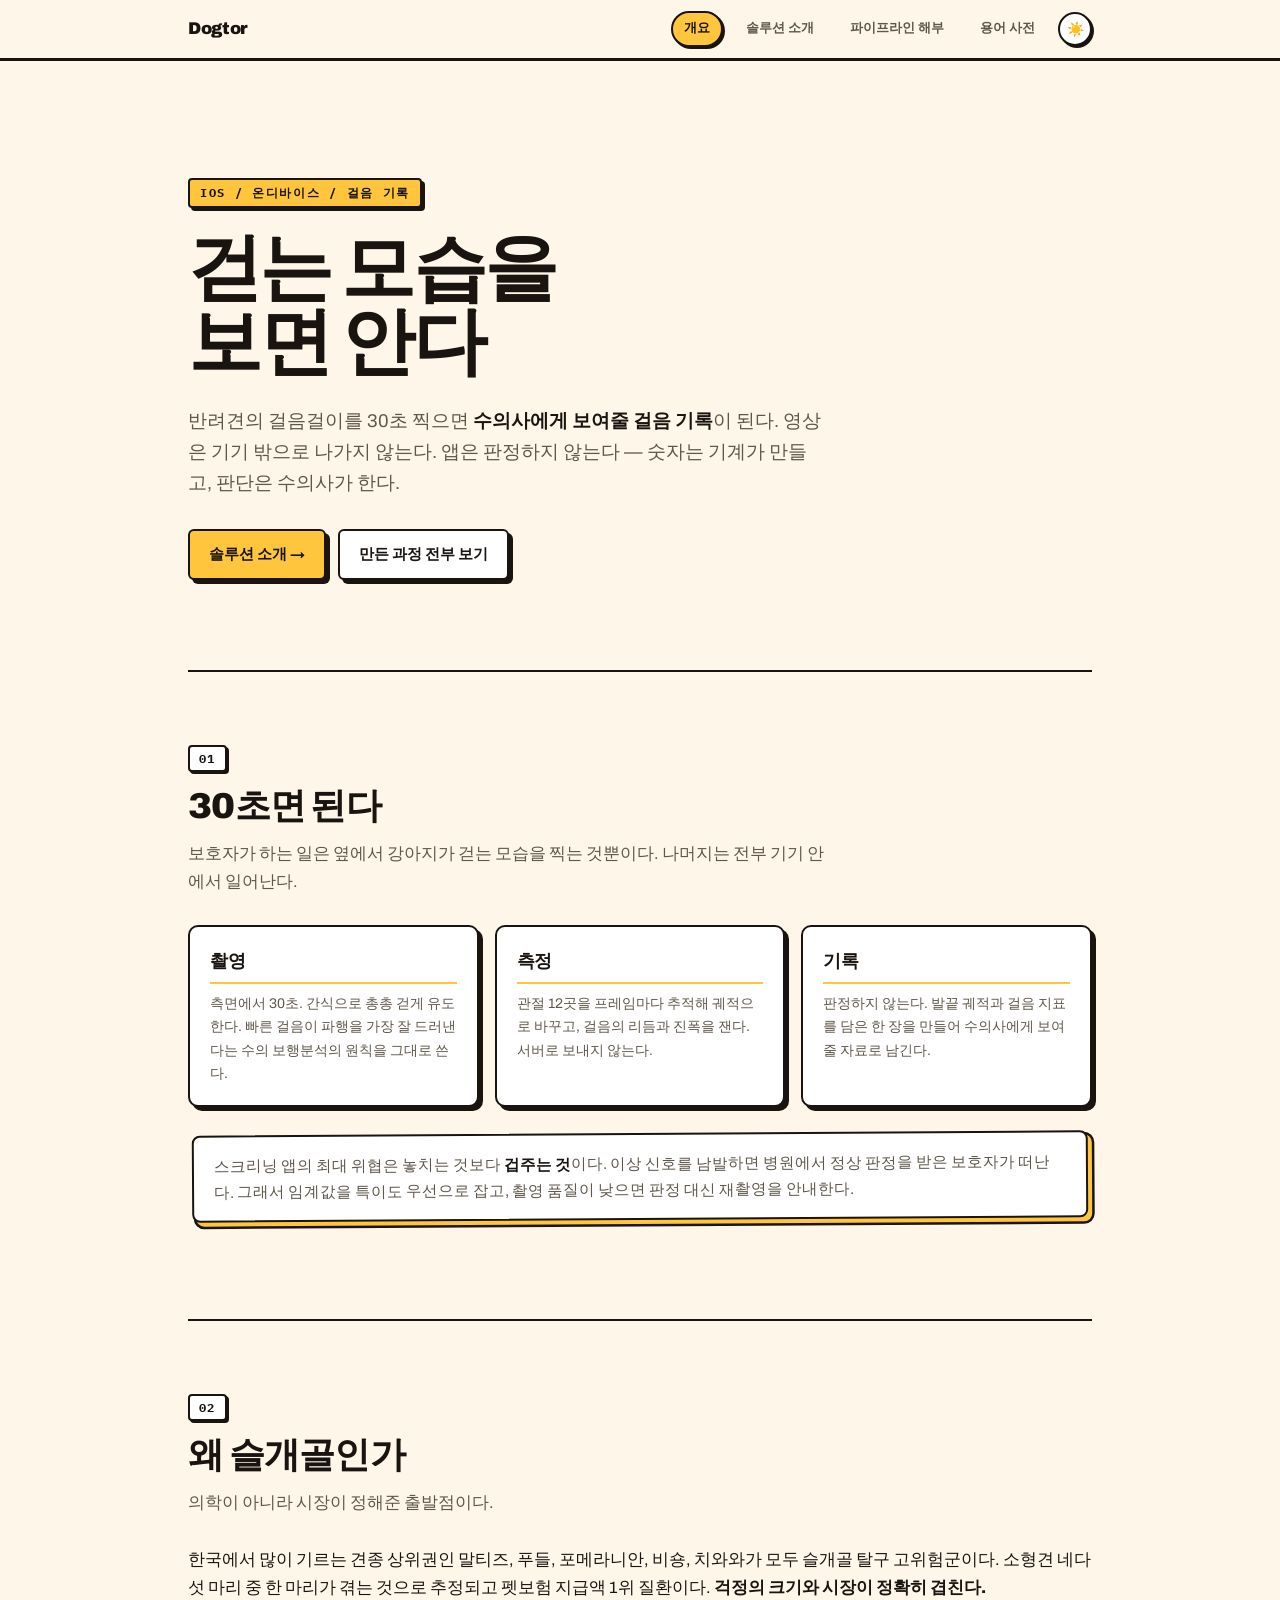
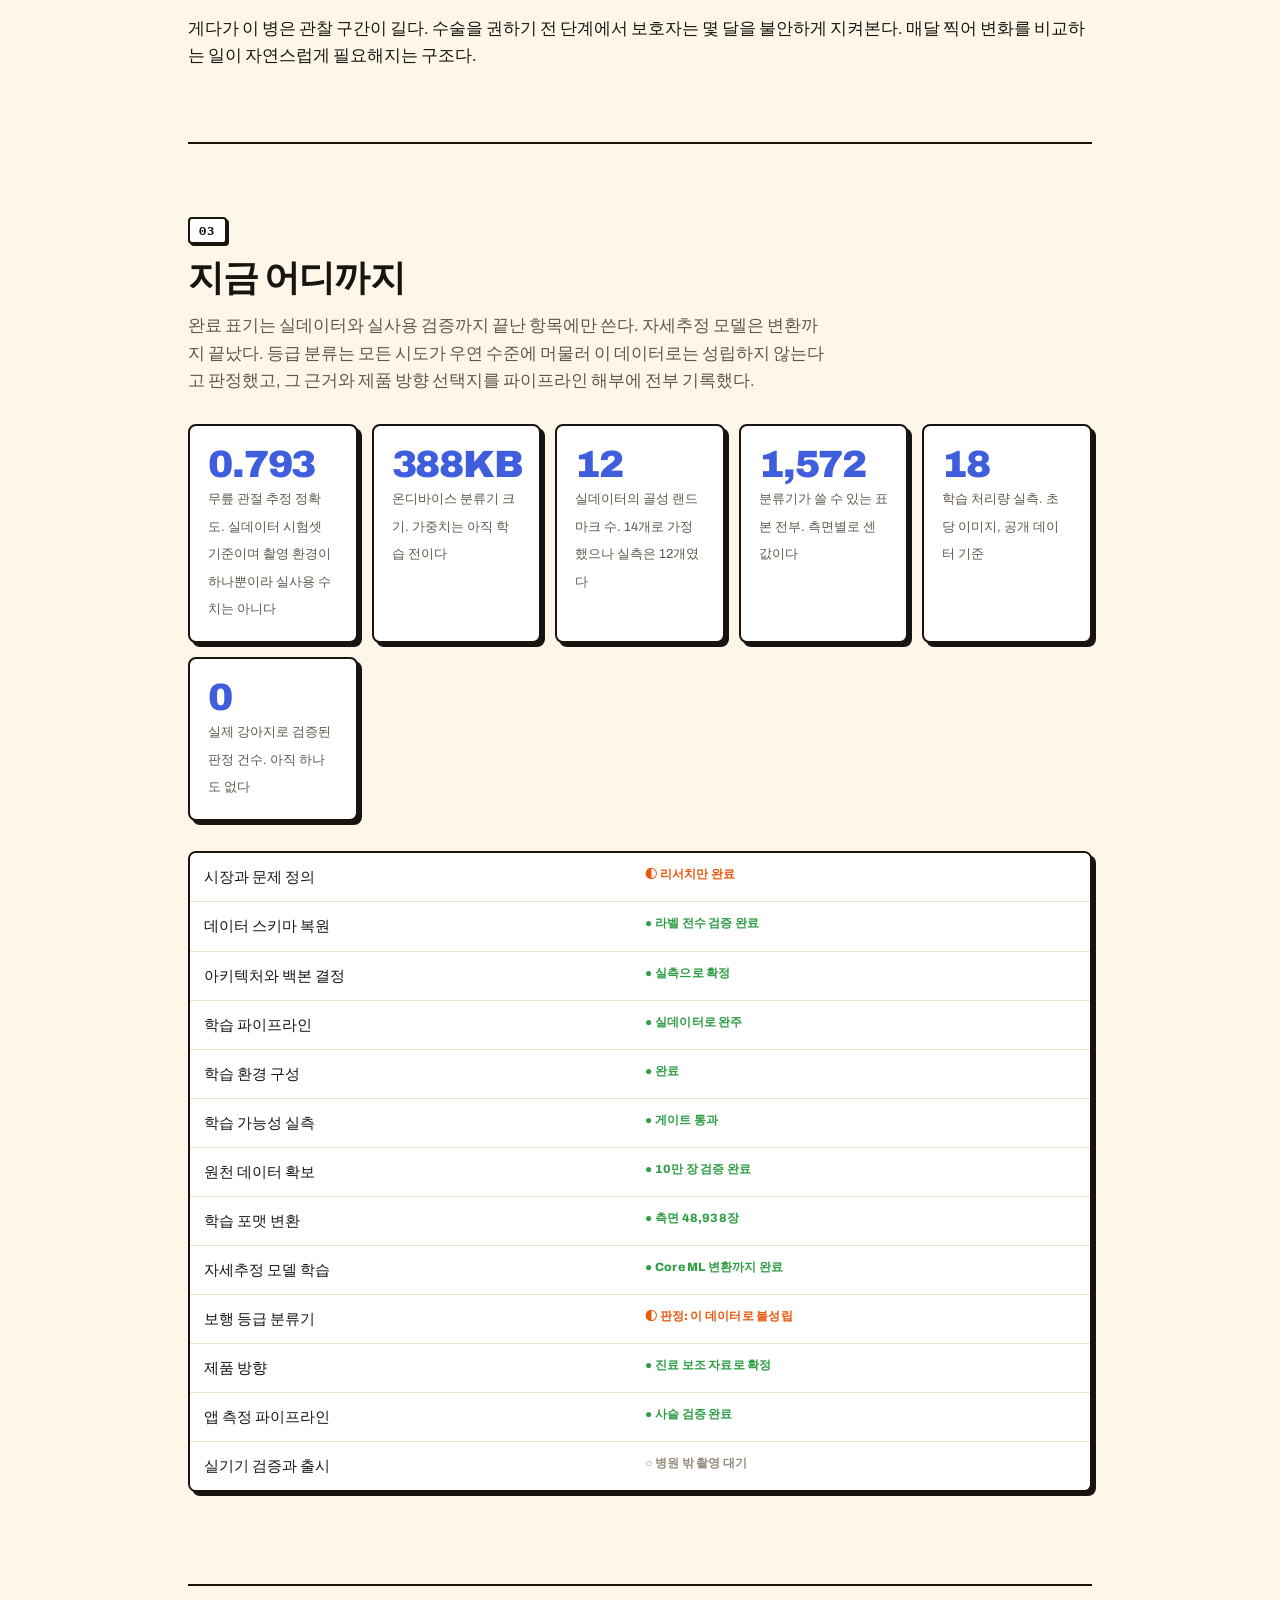
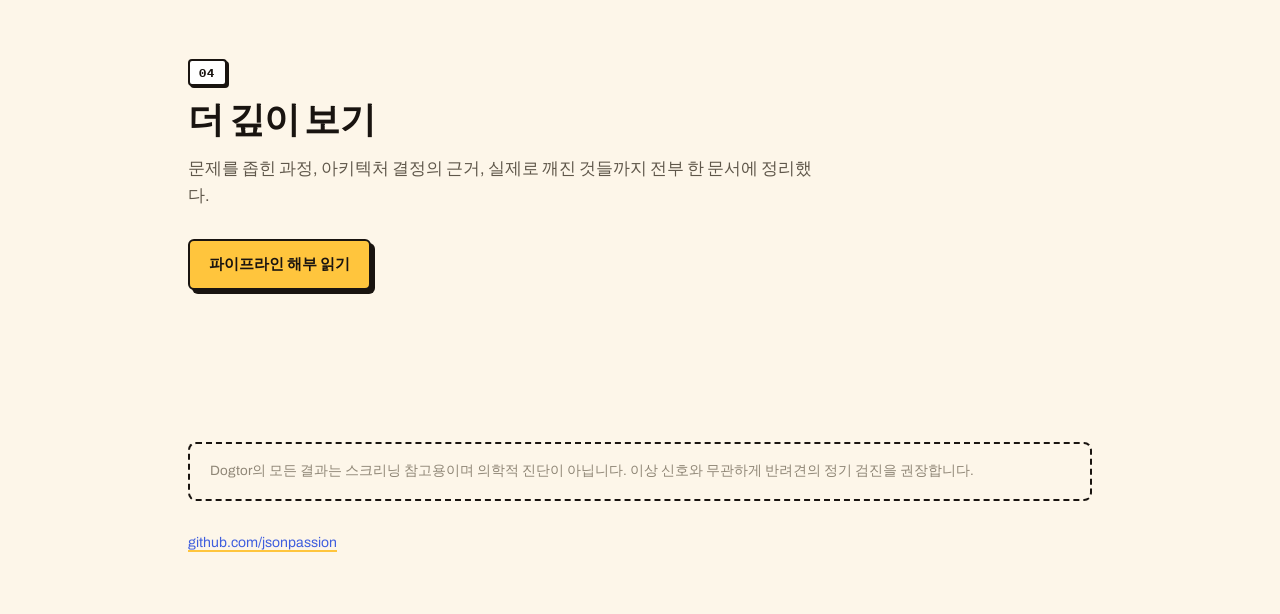
==== commit b1c186d7: "테마 버튼 아이콘 반전: 현재 모드를 보여준다 라이트에서 해, 다크에서 달. 사용자 확인 결과 목표 모드보다 현재 모드 표시가 직관적이다.  Co-Authored-By: Claud" ====
--- a/index.html
+++ b/index.html
@@ -142,7 +142,7 @@
   (function () {
     var btn = document.getElementById("themeToggle");
     function cur() { return document.documentElement.dataset.theme || "light"; }
-    function paint() { btn.textContent = cur() === "dark" ? "☀️" : "🌙"; }
+    function paint() { btn.textContent = cur() === "dark" ? "🌙" : "☀️"; }
     btn.addEventListener("click", function () {
       var next = cur() === "dark" ? "light" : "dark";
       document.documentElement.dataset.theme = next;
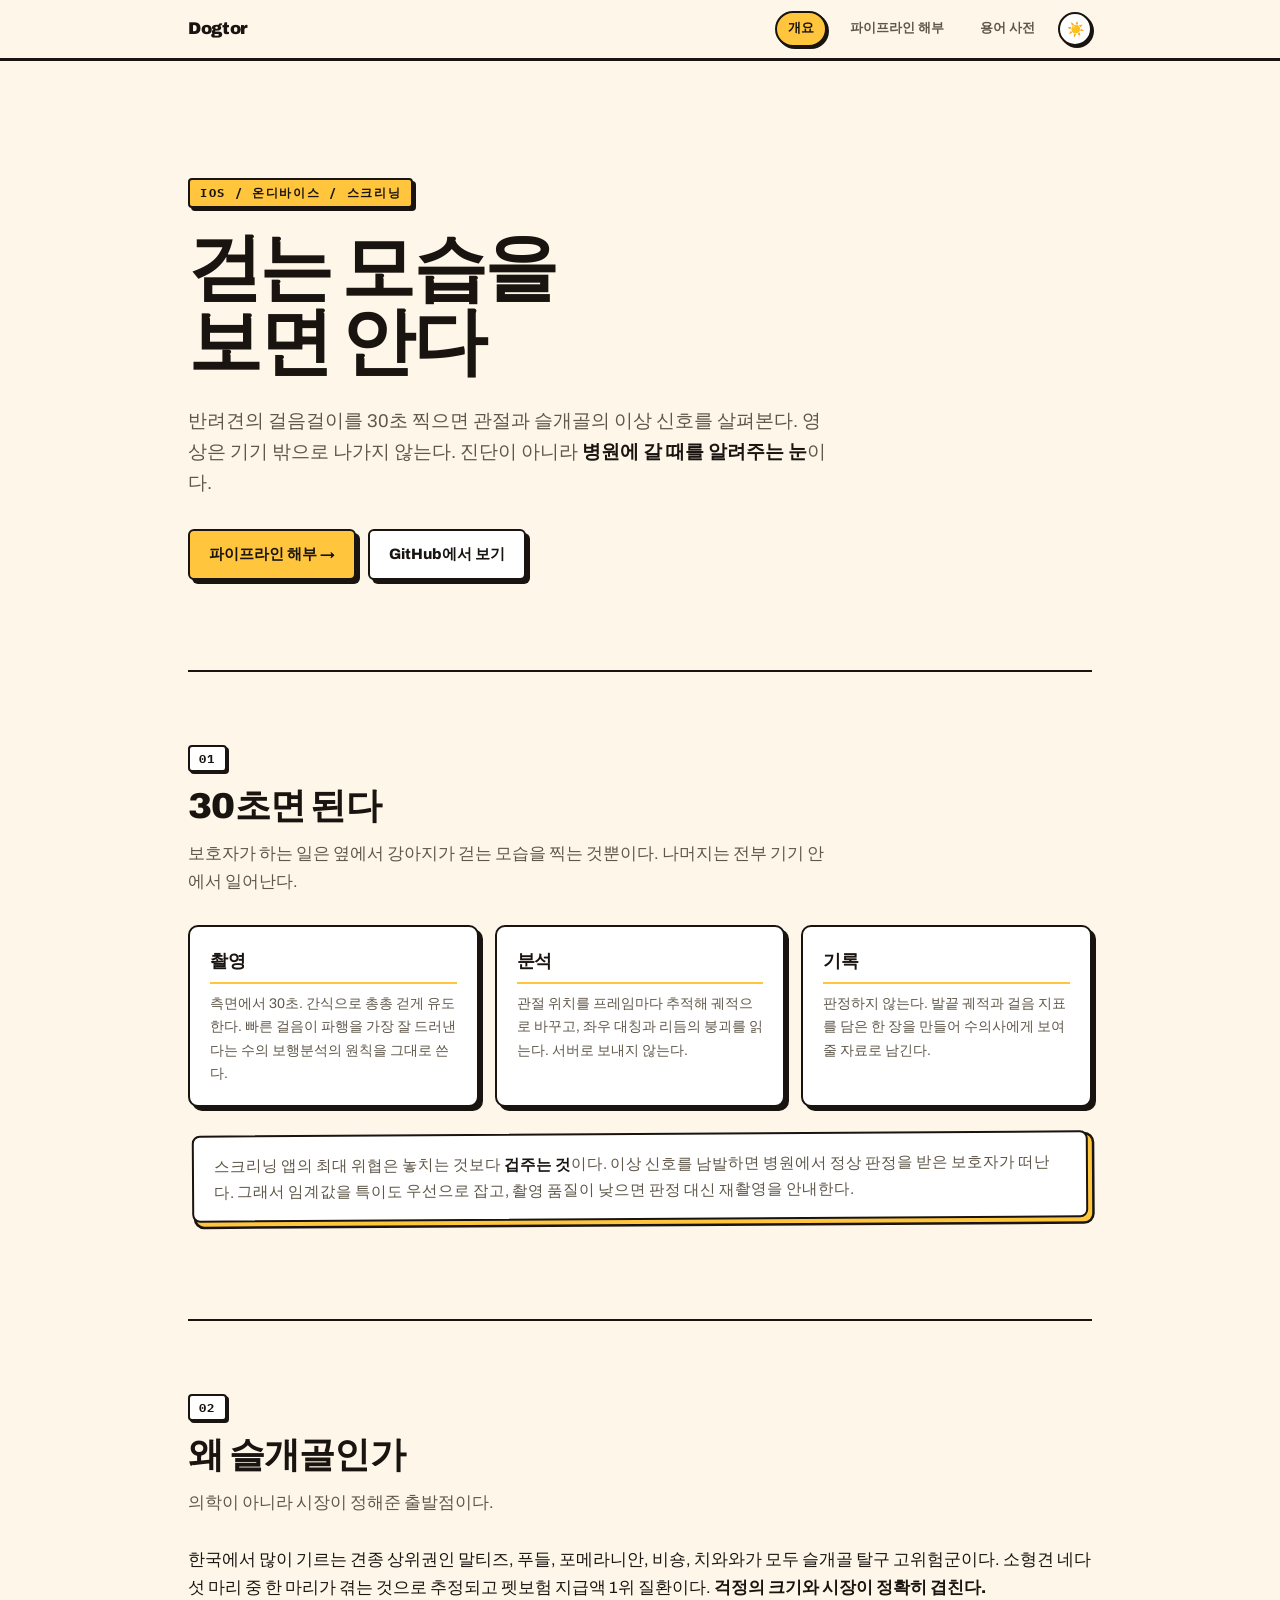
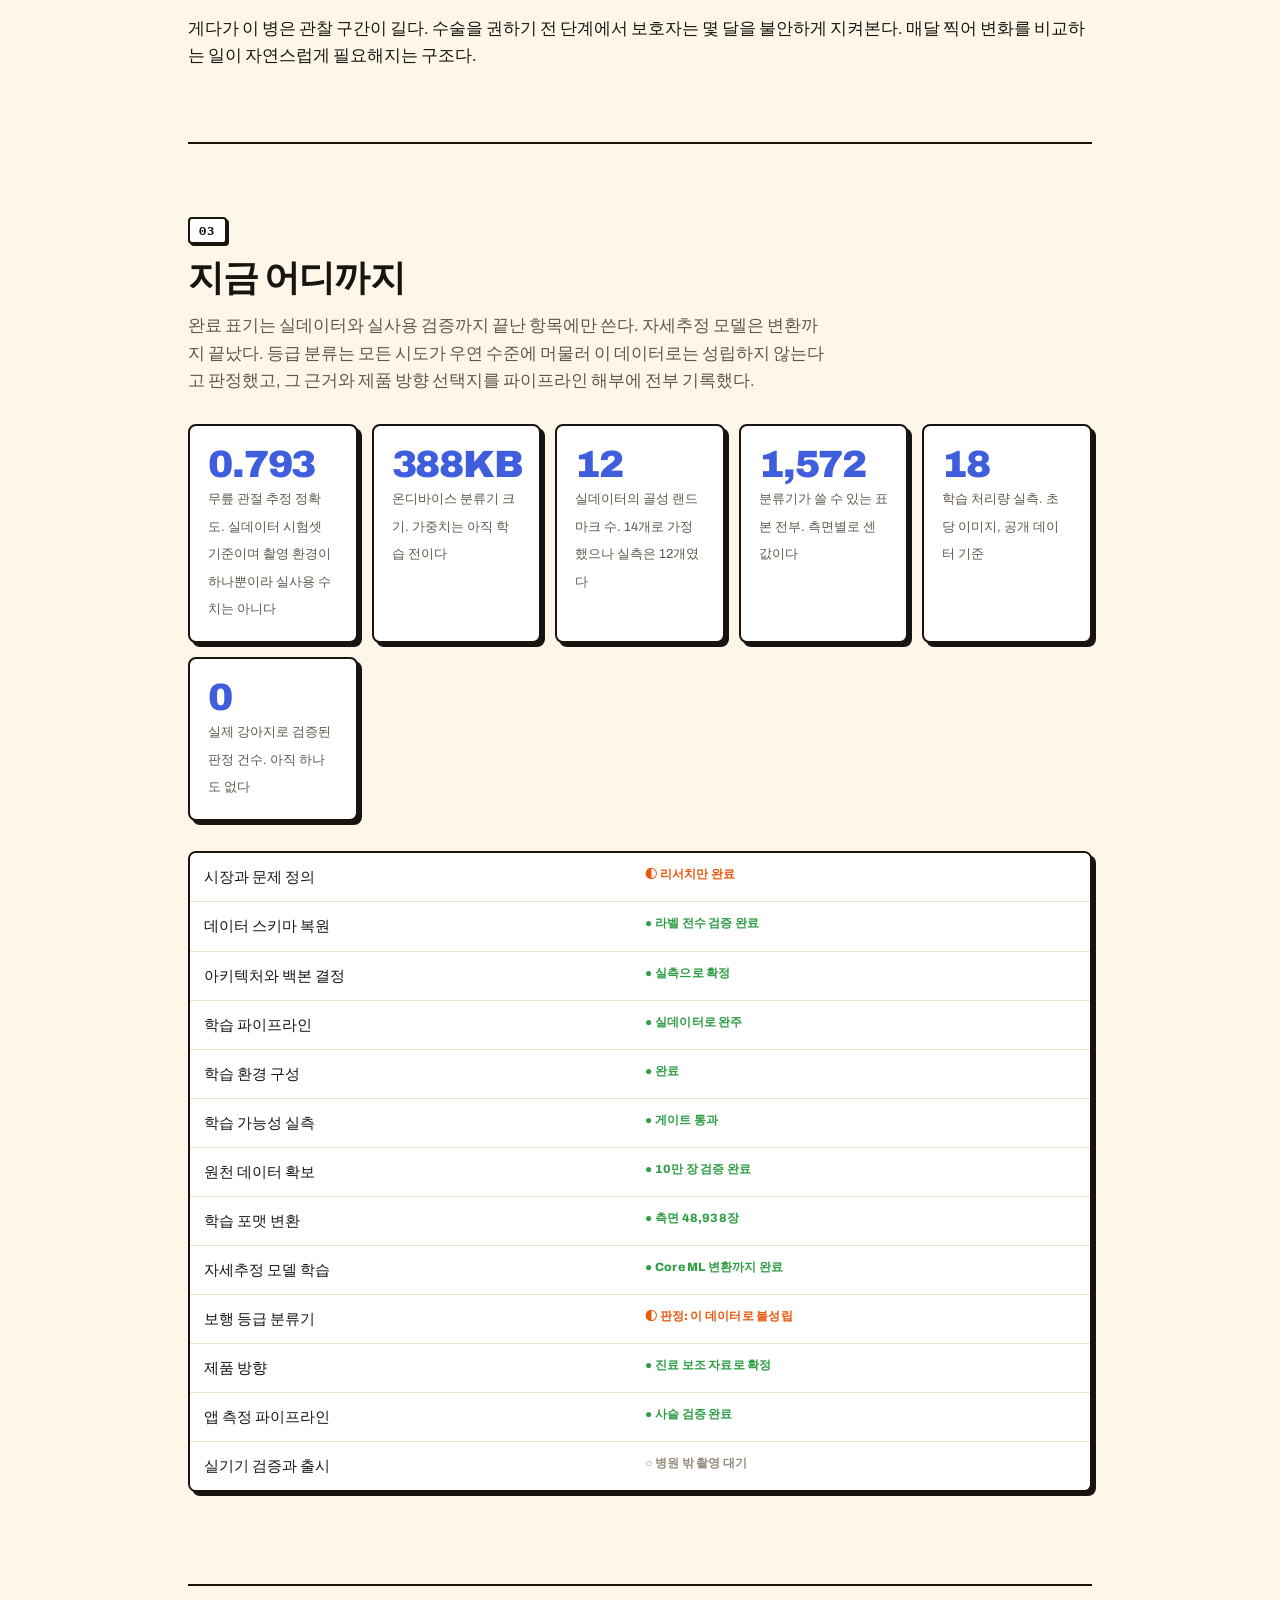
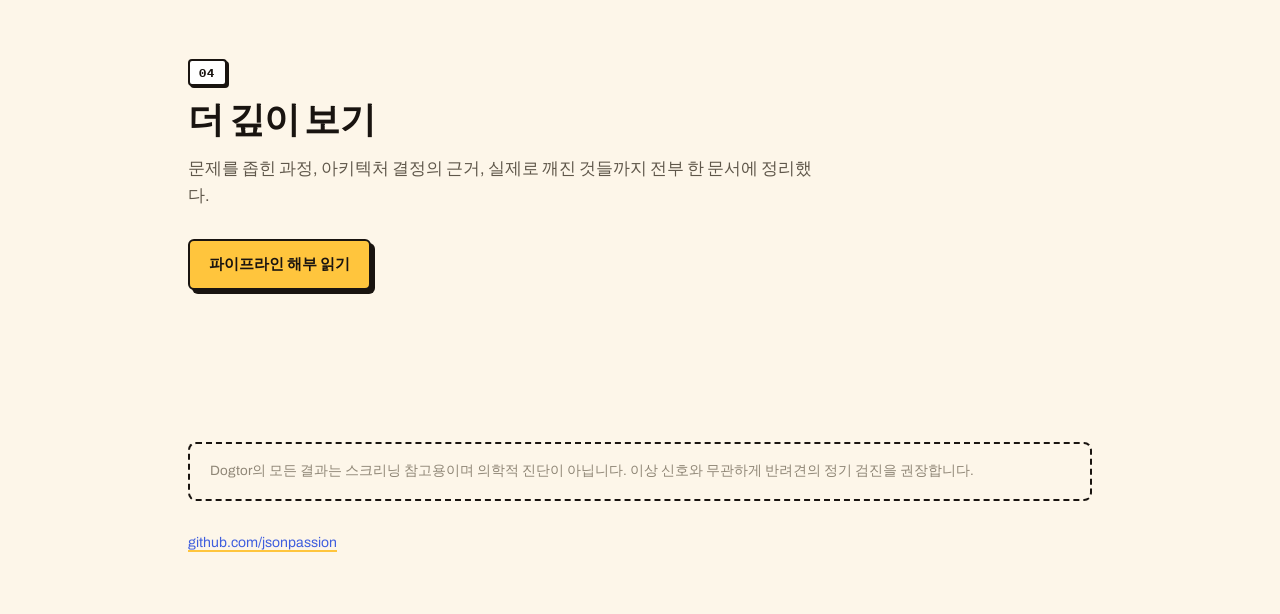
==== commit ddb04555: "10장 신설: 기록 도구로 다시 세우기 등급 분류가 접힌 뒤 제품을 진료 보조 자료로 다시 정의한 과정과 앱 구현을 기록했다. 뒤 챕터 번호와 목차를 함께 밀었다 (10~13 ->" ====
--- a/index.html
+++ b/index.html
@@ -23,7 +23,6 @@
   <a class="brand" href="index.html">Dogtor</a>
   <span class="spacer"></span>
   <a class="nav on" href="index.html">개요</a>
-  <a class="nav" href="solution.html">솔루션 소개</a>
   <a class="nav" href="pipeline.html">파이프라인 해부</a>
   <a class="nav" href="glossary.html">용어 사전</a>
   <button id="themeToggle" aria-label="다크 라이트 전환" title="다크 라이트 전환">🌙</button>
@@ -32,14 +31,13 @@
 <div class="wrap">
 
 <header class="hero">
-  <span class="kicker">iOS / 온디바이스 / 걸음 기록</span>
+  <span class="kicker">iOS / 온디바이스 / 스크리닝</span>
   <h1>걷는 모습을<br>보면 안다</h1>
-  <p class="lede">반려견의 걸음걸이를 30초 찍으면 <b>수의사에게 보여줄 걸음 기록</b>이 된다.
-  영상은 기기 밖으로 나가지 않는다. 앱은 판정하지 않는다 —
-  숫자는 기계가 만들고, 판단은 수의사가 한다.</p>
+  <p class="lede">반려견의 걸음걸이를 30초 찍으면 관절과 슬개골의 이상 신호를 살펴본다.
+  영상은 기기 밖으로 나가지 않는다. 진단이 아니라 <b>병원에 갈 때를 알려주는 눈</b>이다.</p>
   <div class="btns">
-    <a class="btn primary" href="solution.html">솔루션 소개 →</a>
-    <a class="btn ghost" href="pipeline.html">만든 과정 전부 보기</a>
+    <a class="btn primary" href="pipeline.html">파이프라인 해부 →</a>
+    <a class="btn ghost" href="https://github.com/jsonpassion">GitHub에서 보기</a>
   </div>
 </header>
 
@@ -53,8 +51,8 @@
     <div class="card"><h3>촬영</h3>
       <p>측면에서 30초. 간식으로 총총 걷게 유도한다. 빠른 걸음이 파행을 가장 잘 드러낸다는
       수의 보행분석의 원칙을 그대로 쓴다.</p></div>
-    <div class="card"><h3>측정</h3>
-      <p>관절 12곳을 프레임마다 추적해 궤적으로 바꾸고, 걸음의 리듬과 진폭을 잰다.
+    <div class="card"><h3>분석</h3>
+      <p>관절 위치를 프레임마다 추적해 궤적으로 바꾸고, 좌우 대칭과 리듬의 붕괴를 읽는다.
       서버로 보내지 않는다.</p></div>
     <div class="card"><h3>기록</h3>
       <p>판정하지 않는다. 발끝 궤적과 걸음 지표를 담은 한 장을 만들어
@@ -141,8 +139,8 @@
 <script>
   (function () {
     var btn = document.getElementById("themeToggle");
-    function cur() { return document.documentElement.dataset.theme || "light"; }
-    function paint() { btn.textContent = cur() === "dark" ? "🌙" : "☀️"; }
+    function cur() { return document.documentElement.dataset.theme || "dark"; }
+    function paint() { btn.textContent = cur() === "dark" ? "☀️" : "🌙"; }
     btn.addEventListener("click", function () {
       var next = cur() === "dark" ? "light" : "dark";
       document.documentElement.dataset.theme = next;
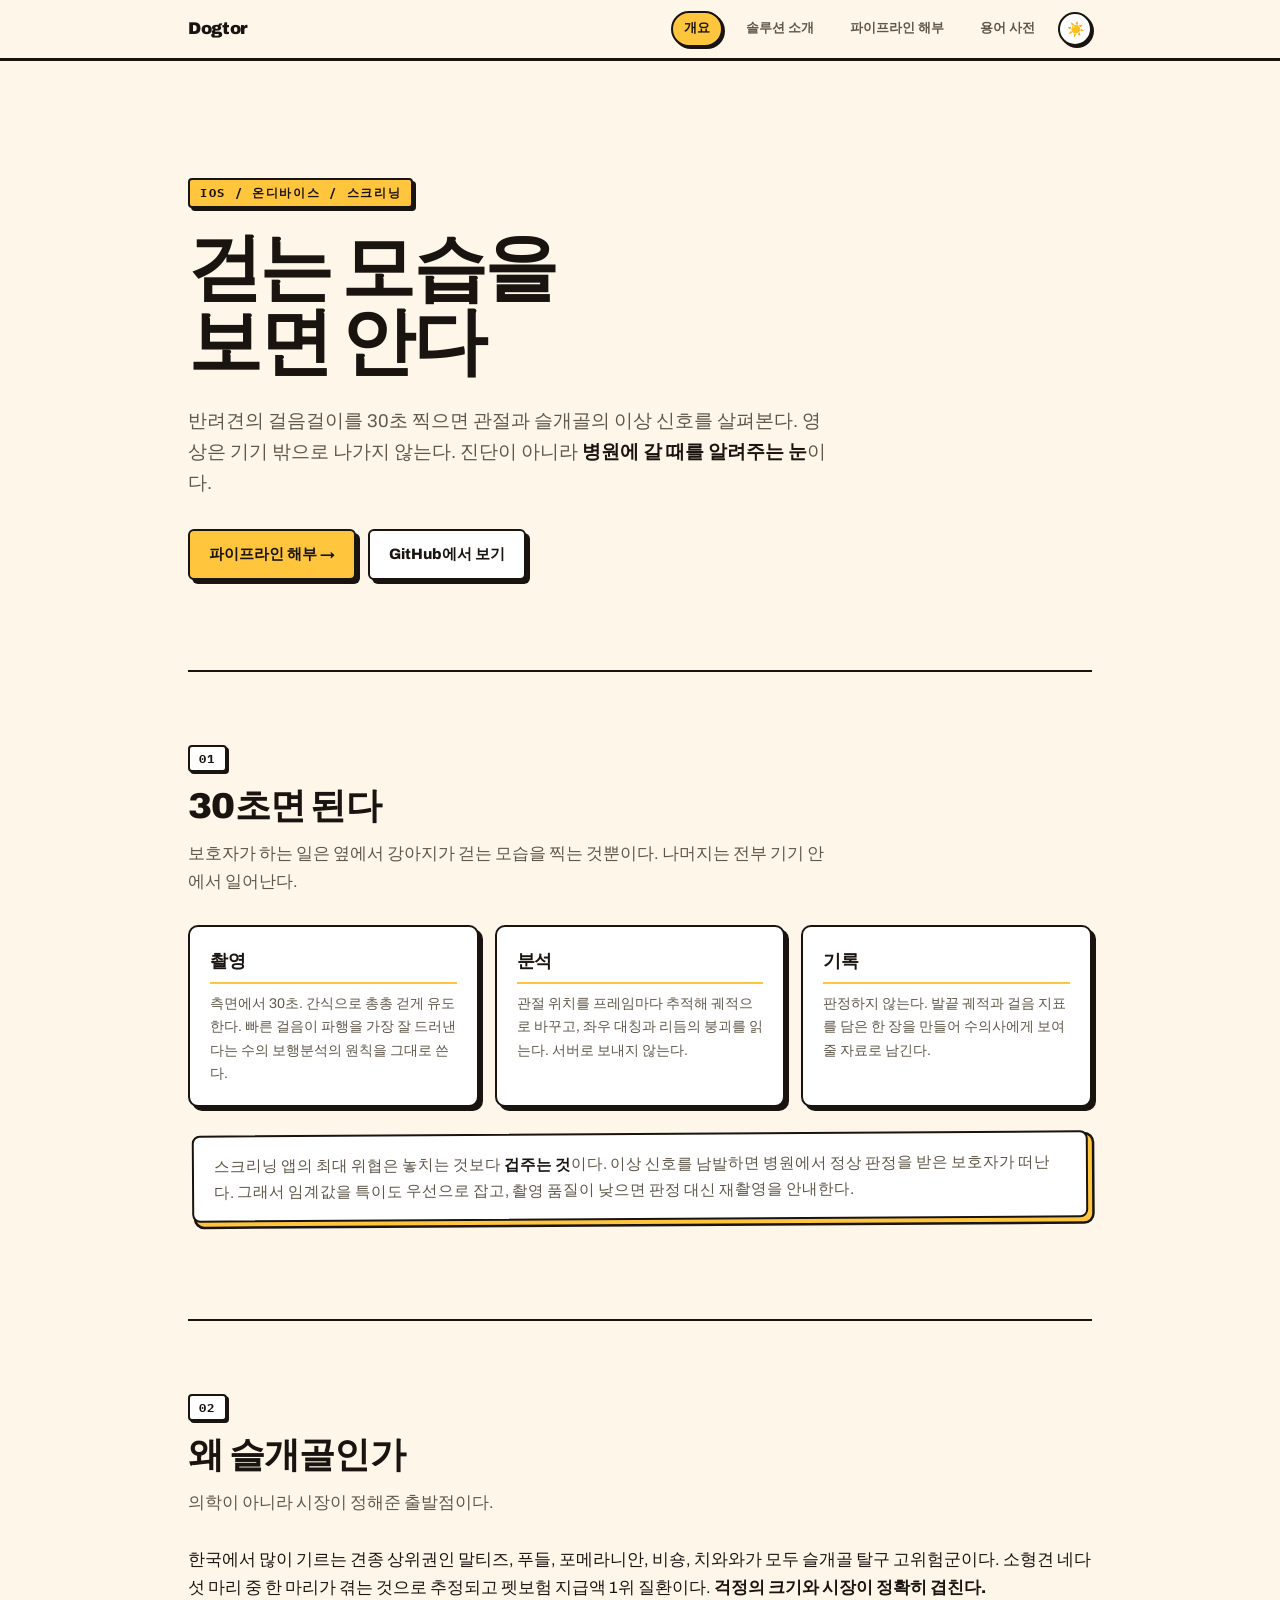
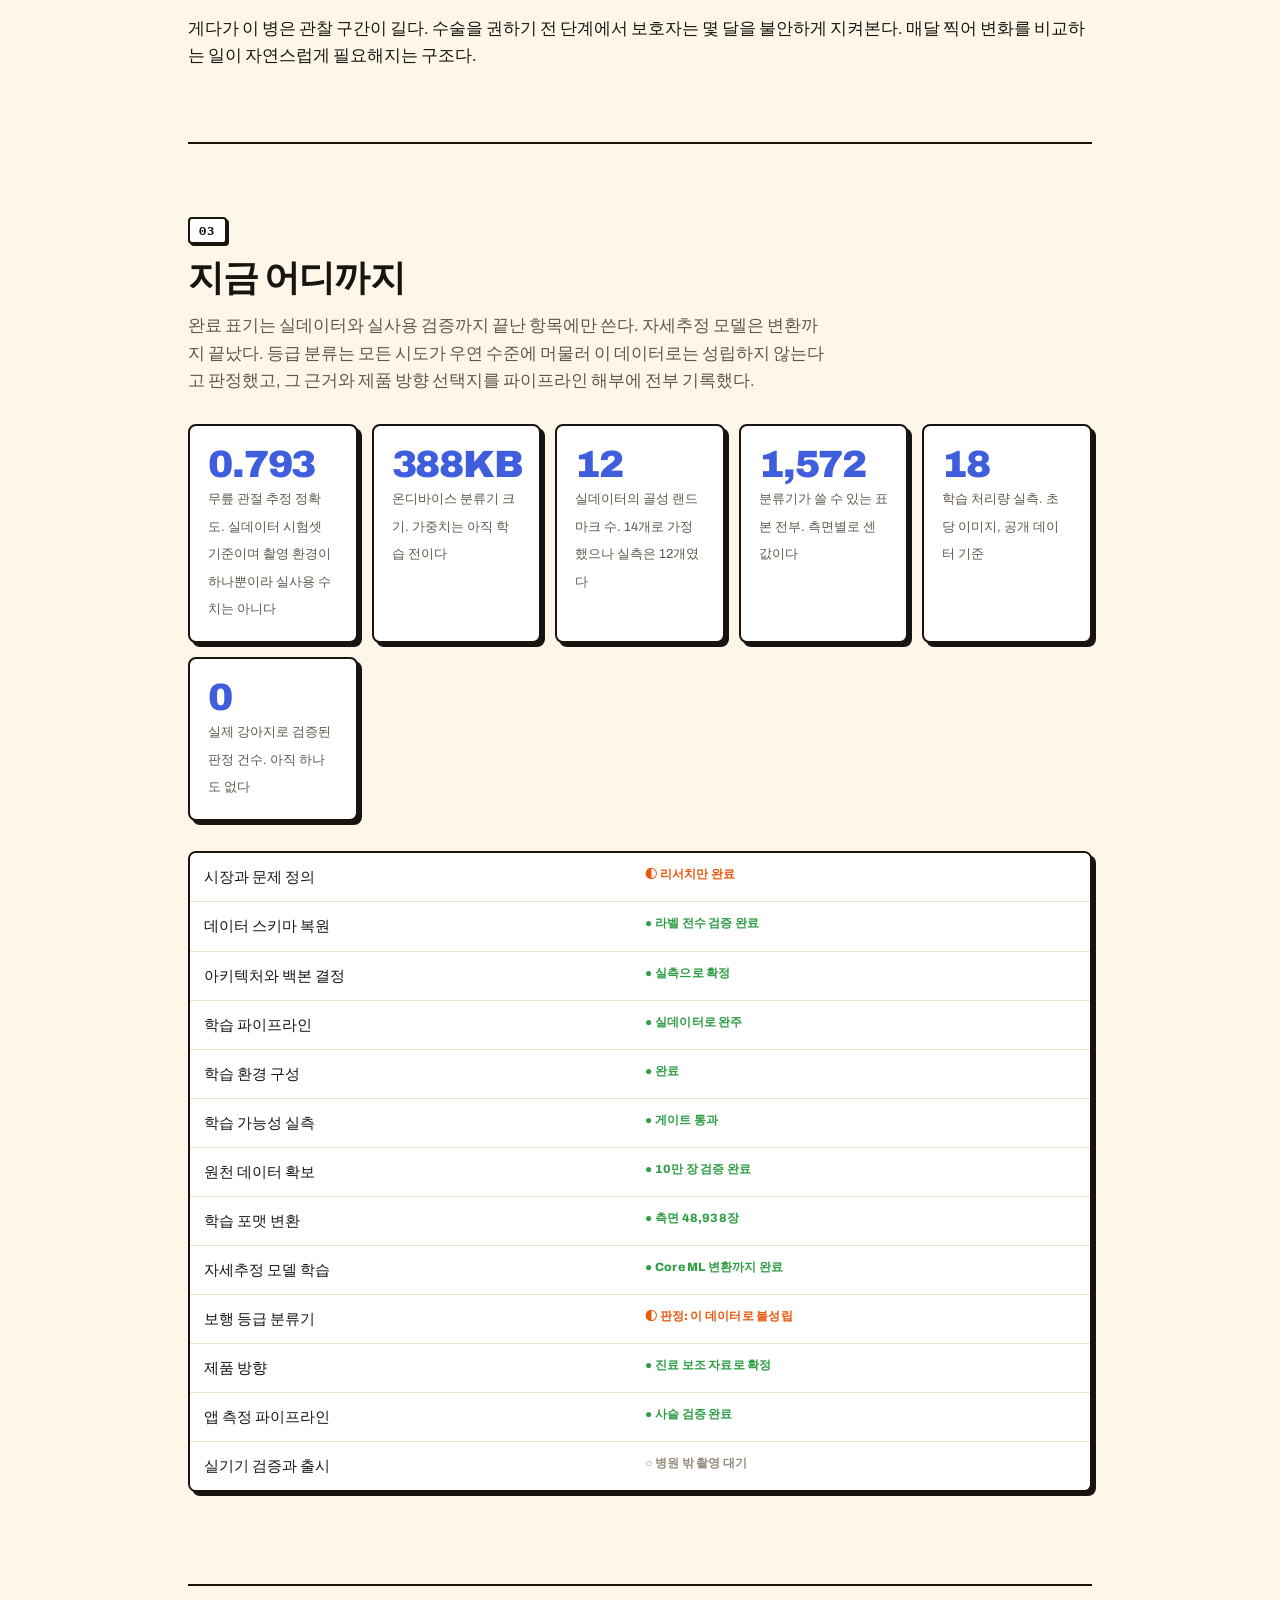
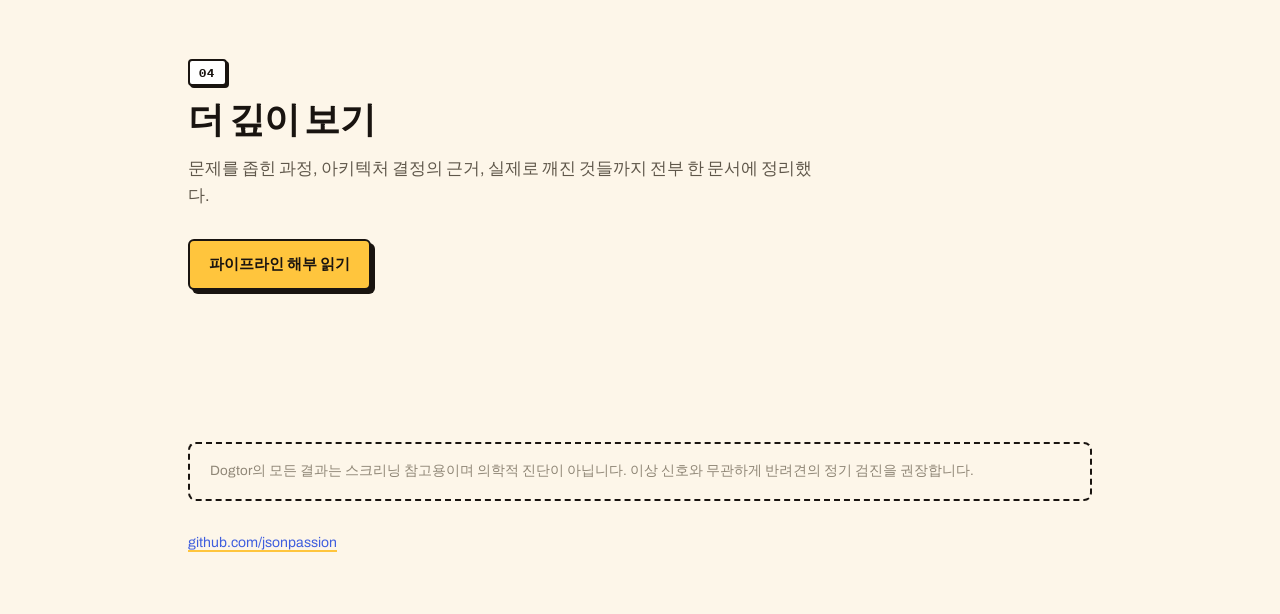
==== commit df185348: "솔루션 소개 탭: 최종 발표용 한 장 최종본의 기능만 키워드 중심으로 정리한 페이지를 신설하고 네 페이지 공통 내비게이션에 탭을 추가했다.  - 기능 8개: 30초 측정, 자체 자" ====
--- a/index.html
+++ b/index.html
@@ -23,6 +23,7 @@
   <a class="brand" href="index.html">Dogtor</a>
   <span class="spacer"></span>
   <a class="nav on" href="index.html">개요</a>
+  <a class="nav" href="solution.html">솔루션 소개</a>
   <a class="nav" href="pipeline.html">파이프라인 해부</a>
   <a class="nav" href="glossary.html">용어 사전</a>
   <button id="themeToggle" aria-label="다크 라이트 전환" title="다크 라이트 전환">🌙</button>
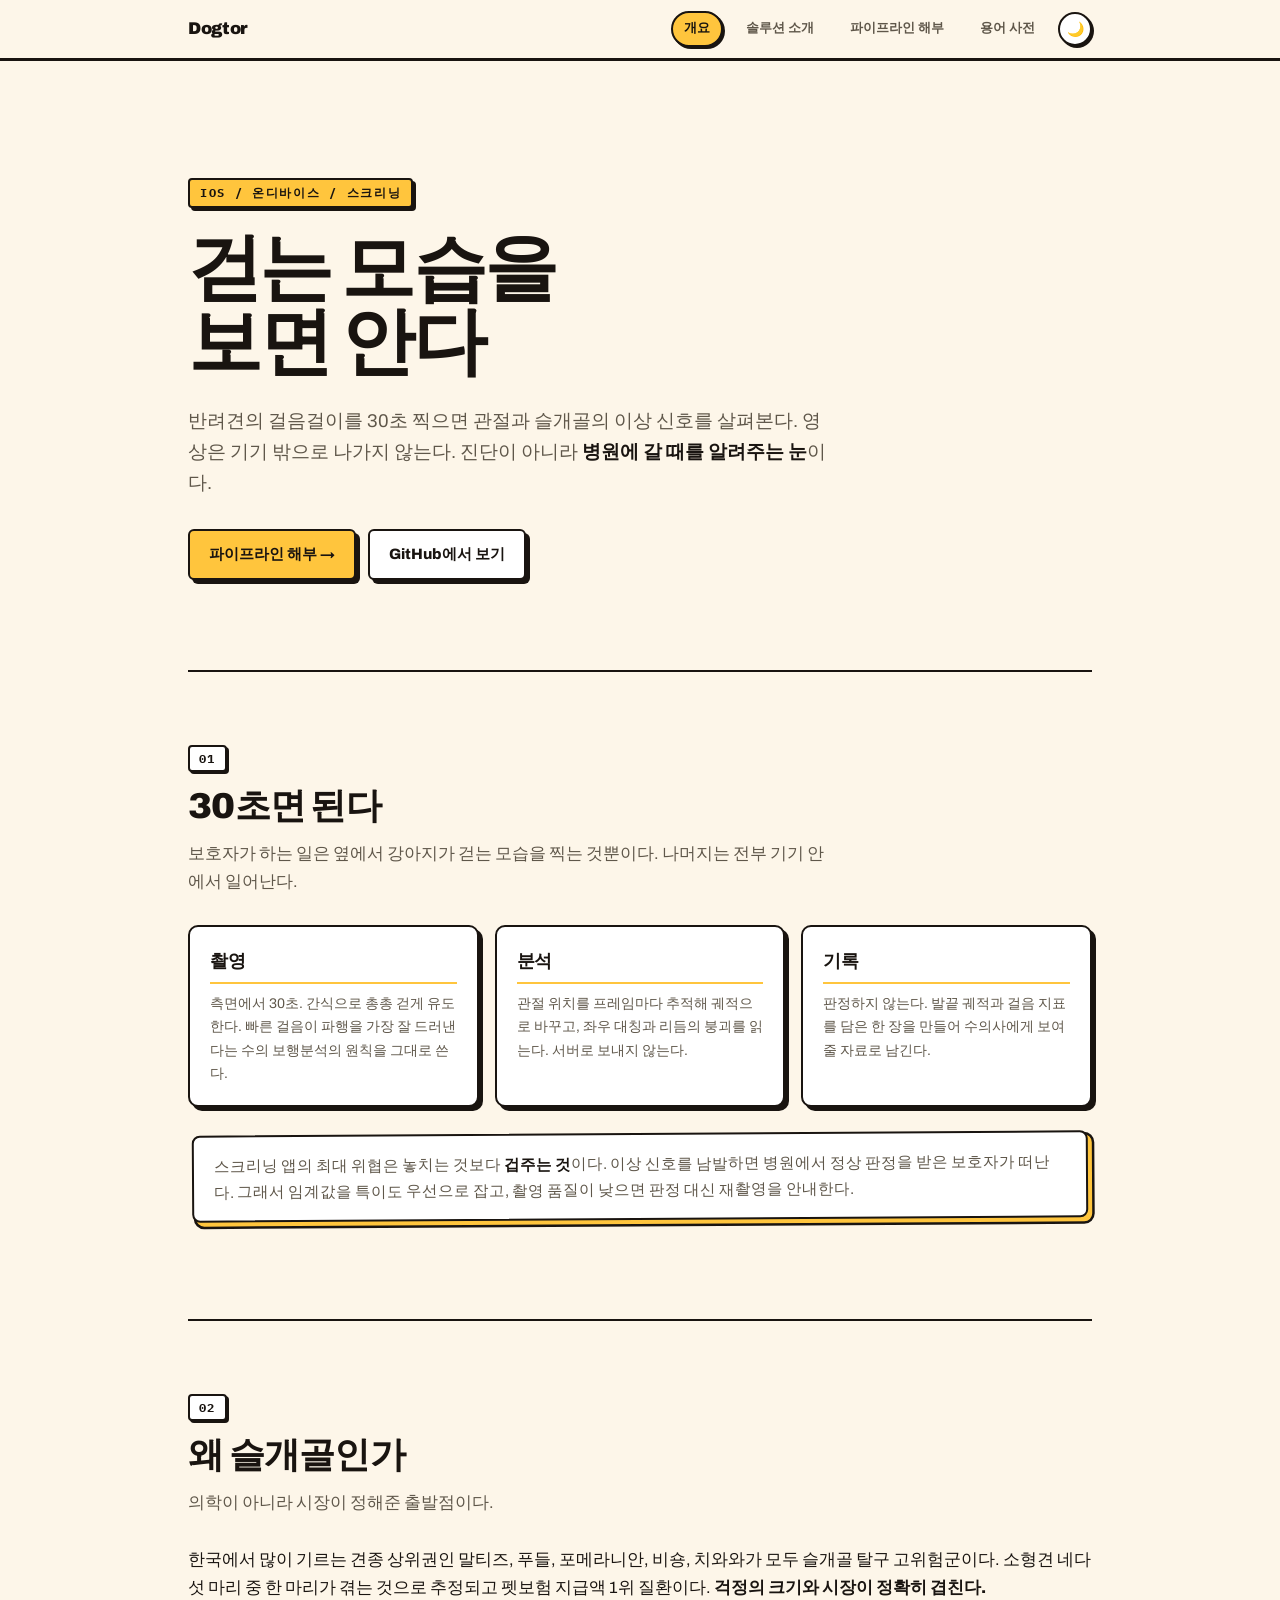
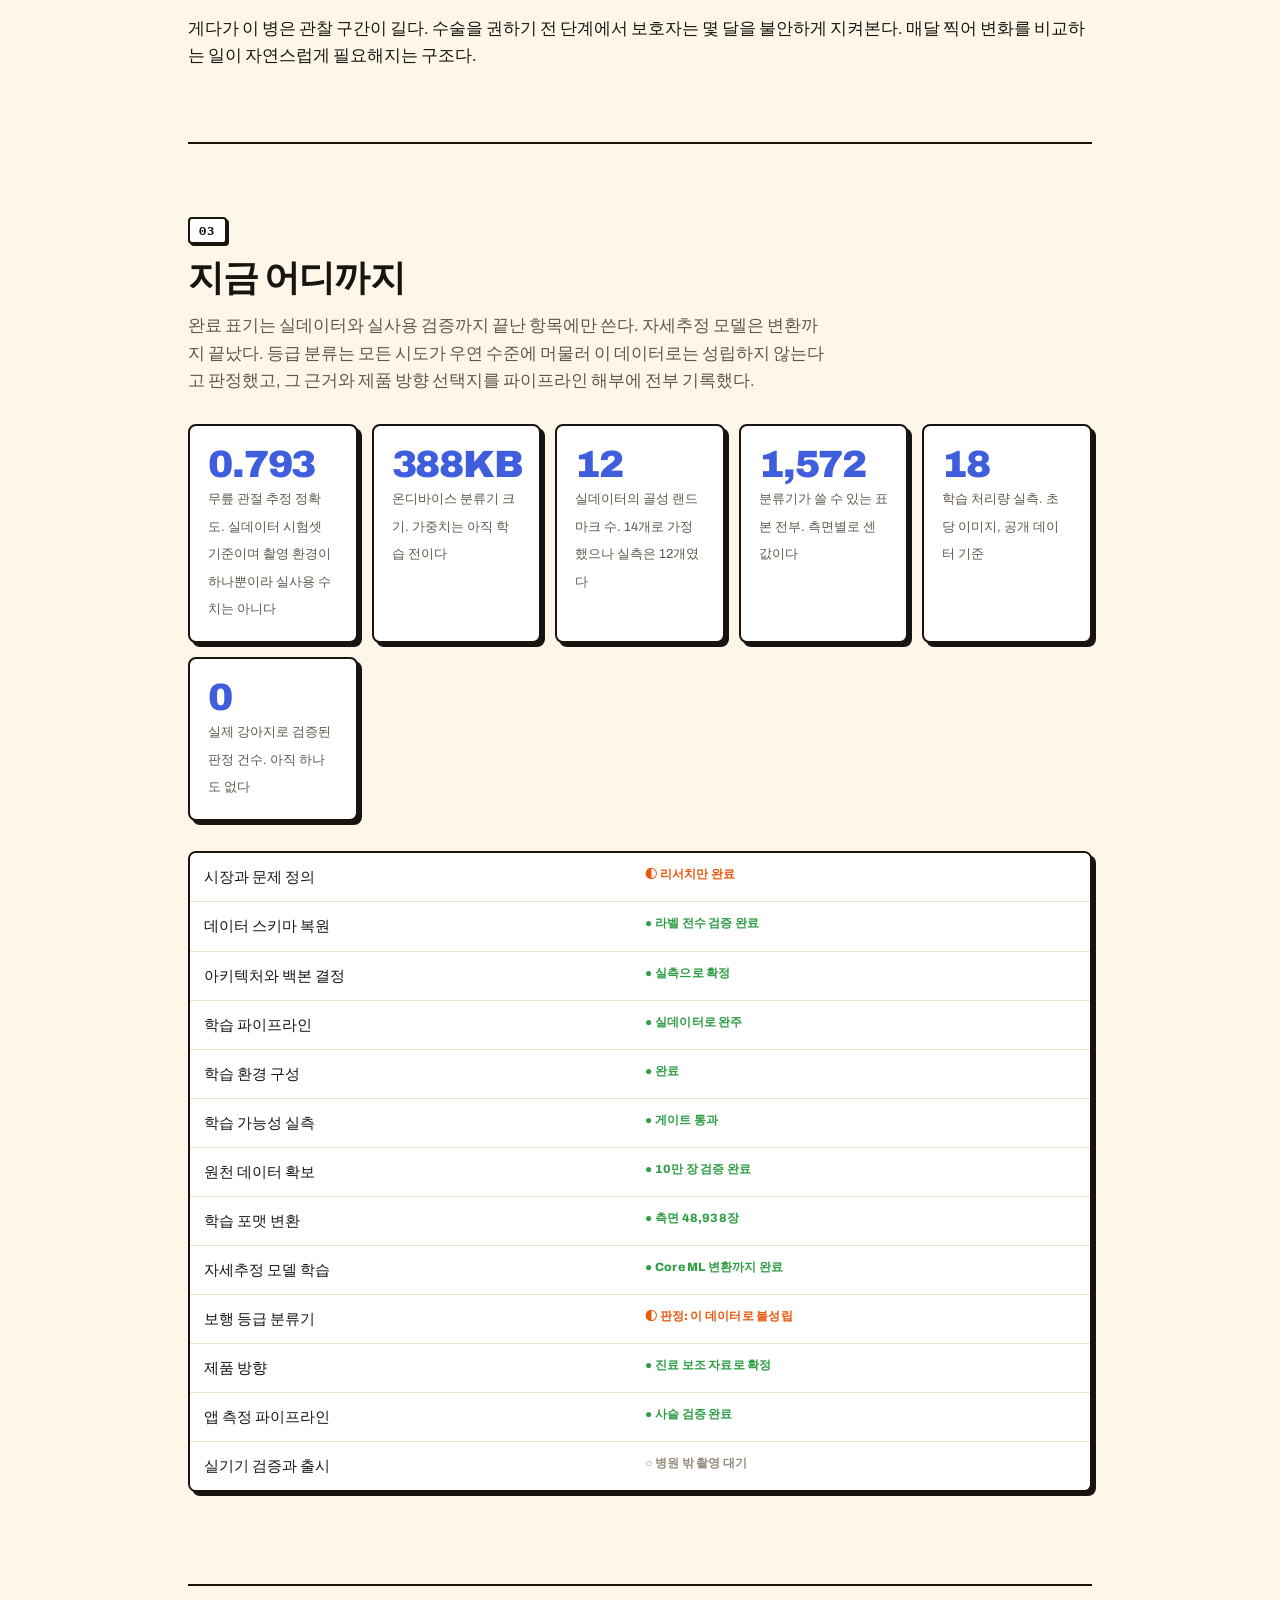
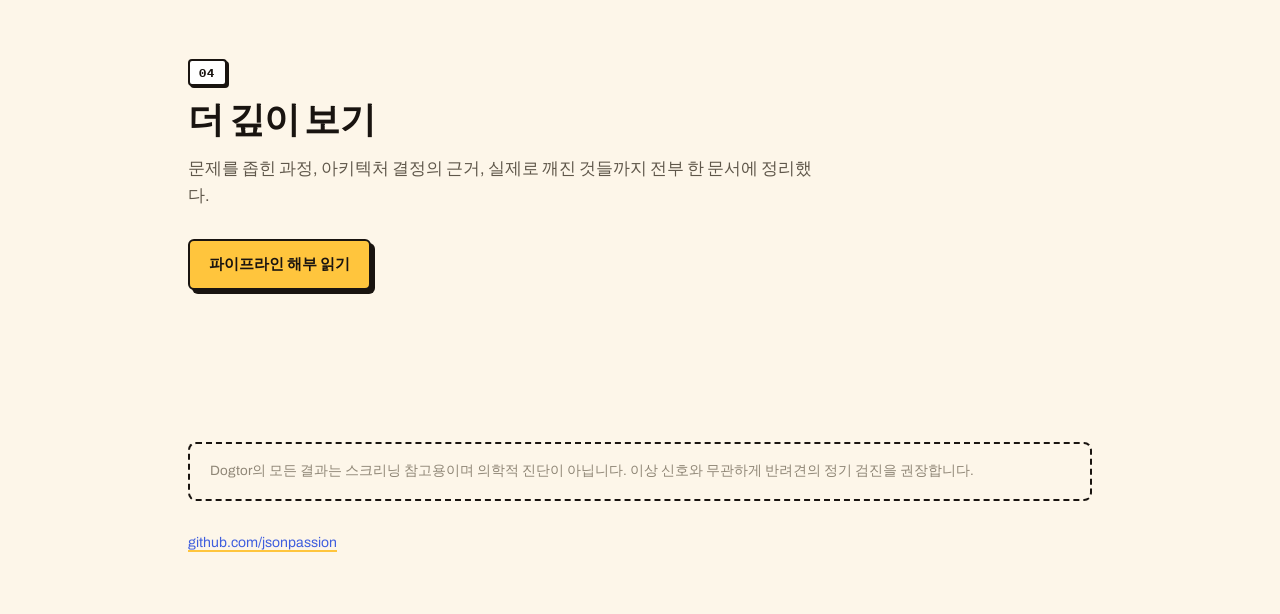
==== commit 0982a64c: "네오브루탈리즘 1/3: 토큰과 컴포넌트 hermes/skills/neobrutal-web 지침대로 style.css 의 토큰과 컴포넌트만 교체했다. 마크업은 손대지 않았다.  - " ====
--- a/index.html
+++ b/index.html
@@ -140,7 +140,7 @@
 <script>
   (function () {
     var btn = document.getElementById("themeToggle");
-    function cur() { return document.documentElement.dataset.theme || "dark"; }
+    function cur() { return document.documentElement.dataset.theme || "light"; }
     function paint() { btn.textContent = cur() === "dark" ? "☀️" : "🌙"; }
     btn.addEventListener("click", function () {
       var next = cur() === "dark" ? "light" : "dark";
--- a/style.css
+++ b/style.css
@@ -64,7 +64,7 @@
 h3 { font-size: 17.5px; font-weight: 800; letter-spacing: -0.01em; }
 .kicker {
   display: inline-block; font-family: var(--mono); font-size: 12px; font-weight: 700;
-  letter-spacing: .14em; text-transform: uppercase; color: #191410;
+  letter-spacing: .14em; text-transform: uppercase; color: var(--ink);
   background: var(--pop); border: 2px solid var(--line); border-radius: 4px;
   padding: 3px 10px; box-shadow: 3px 3px 0 var(--shadow);
 }
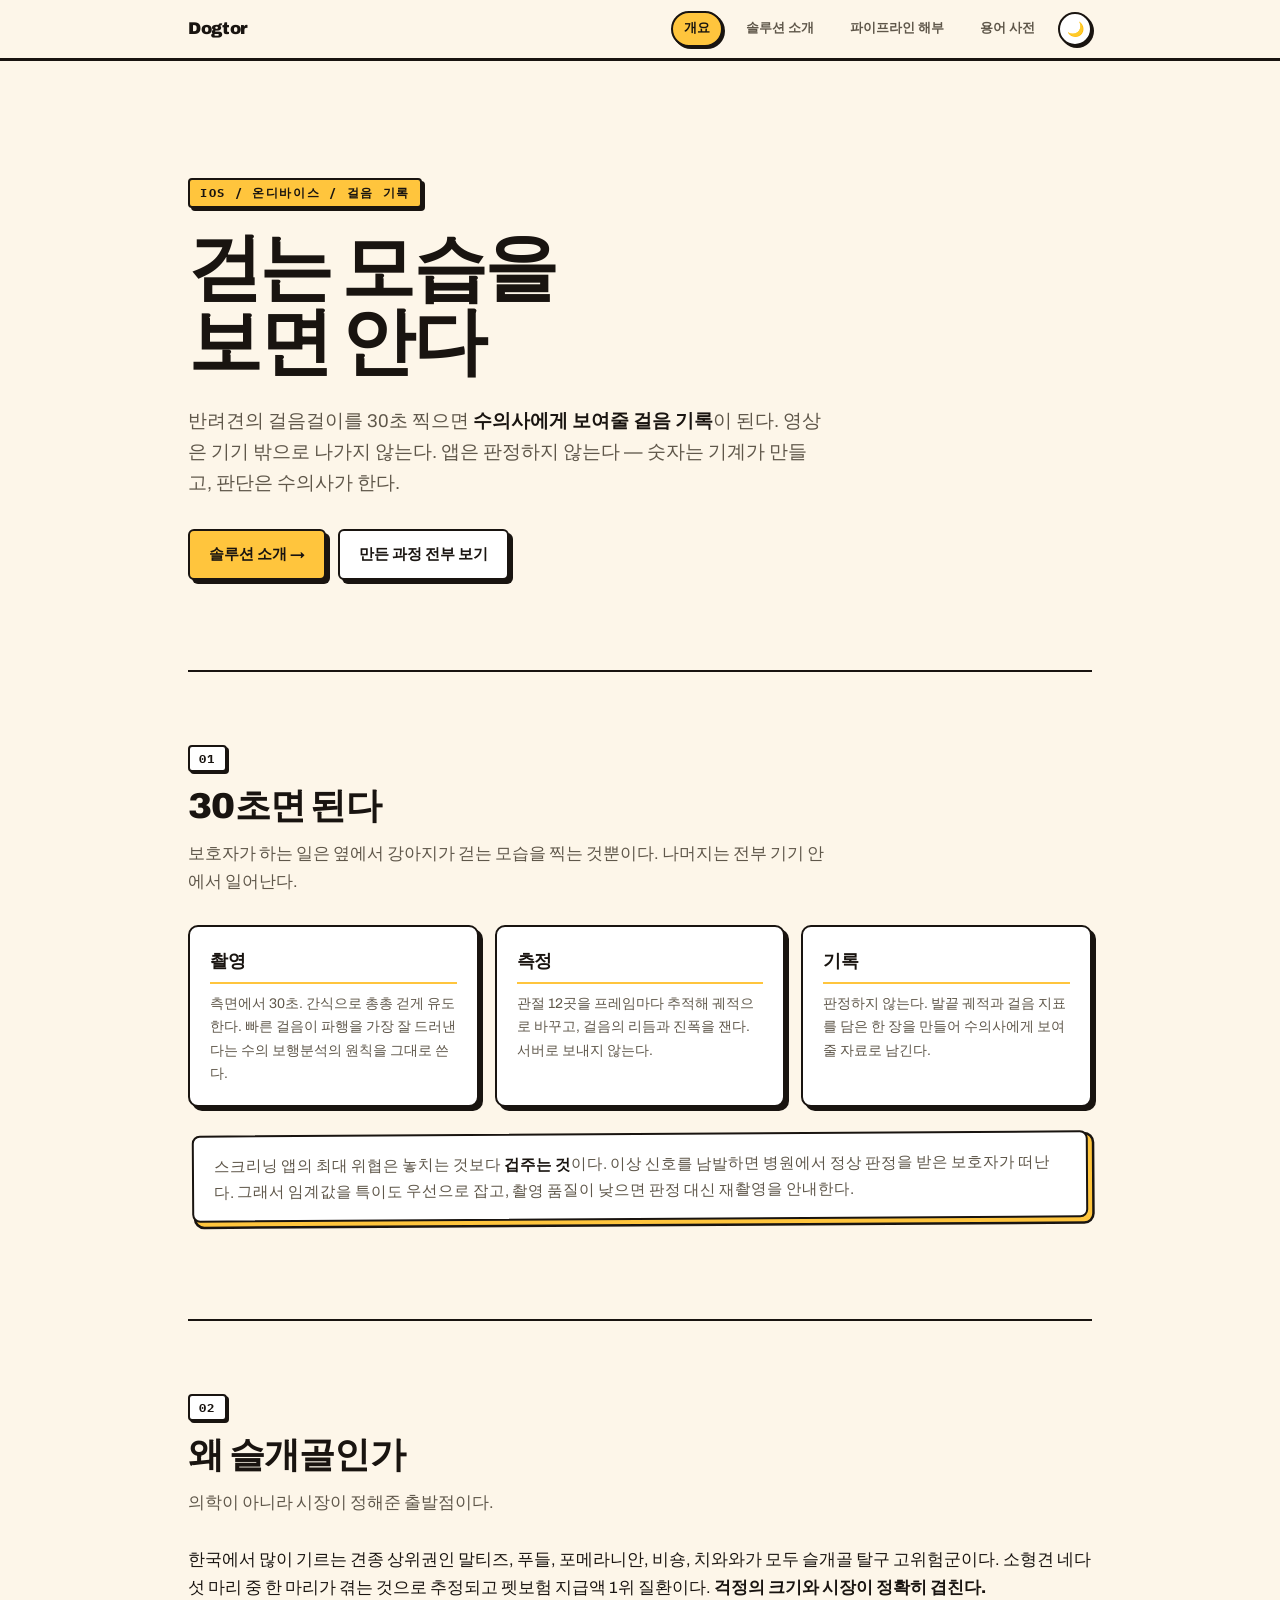
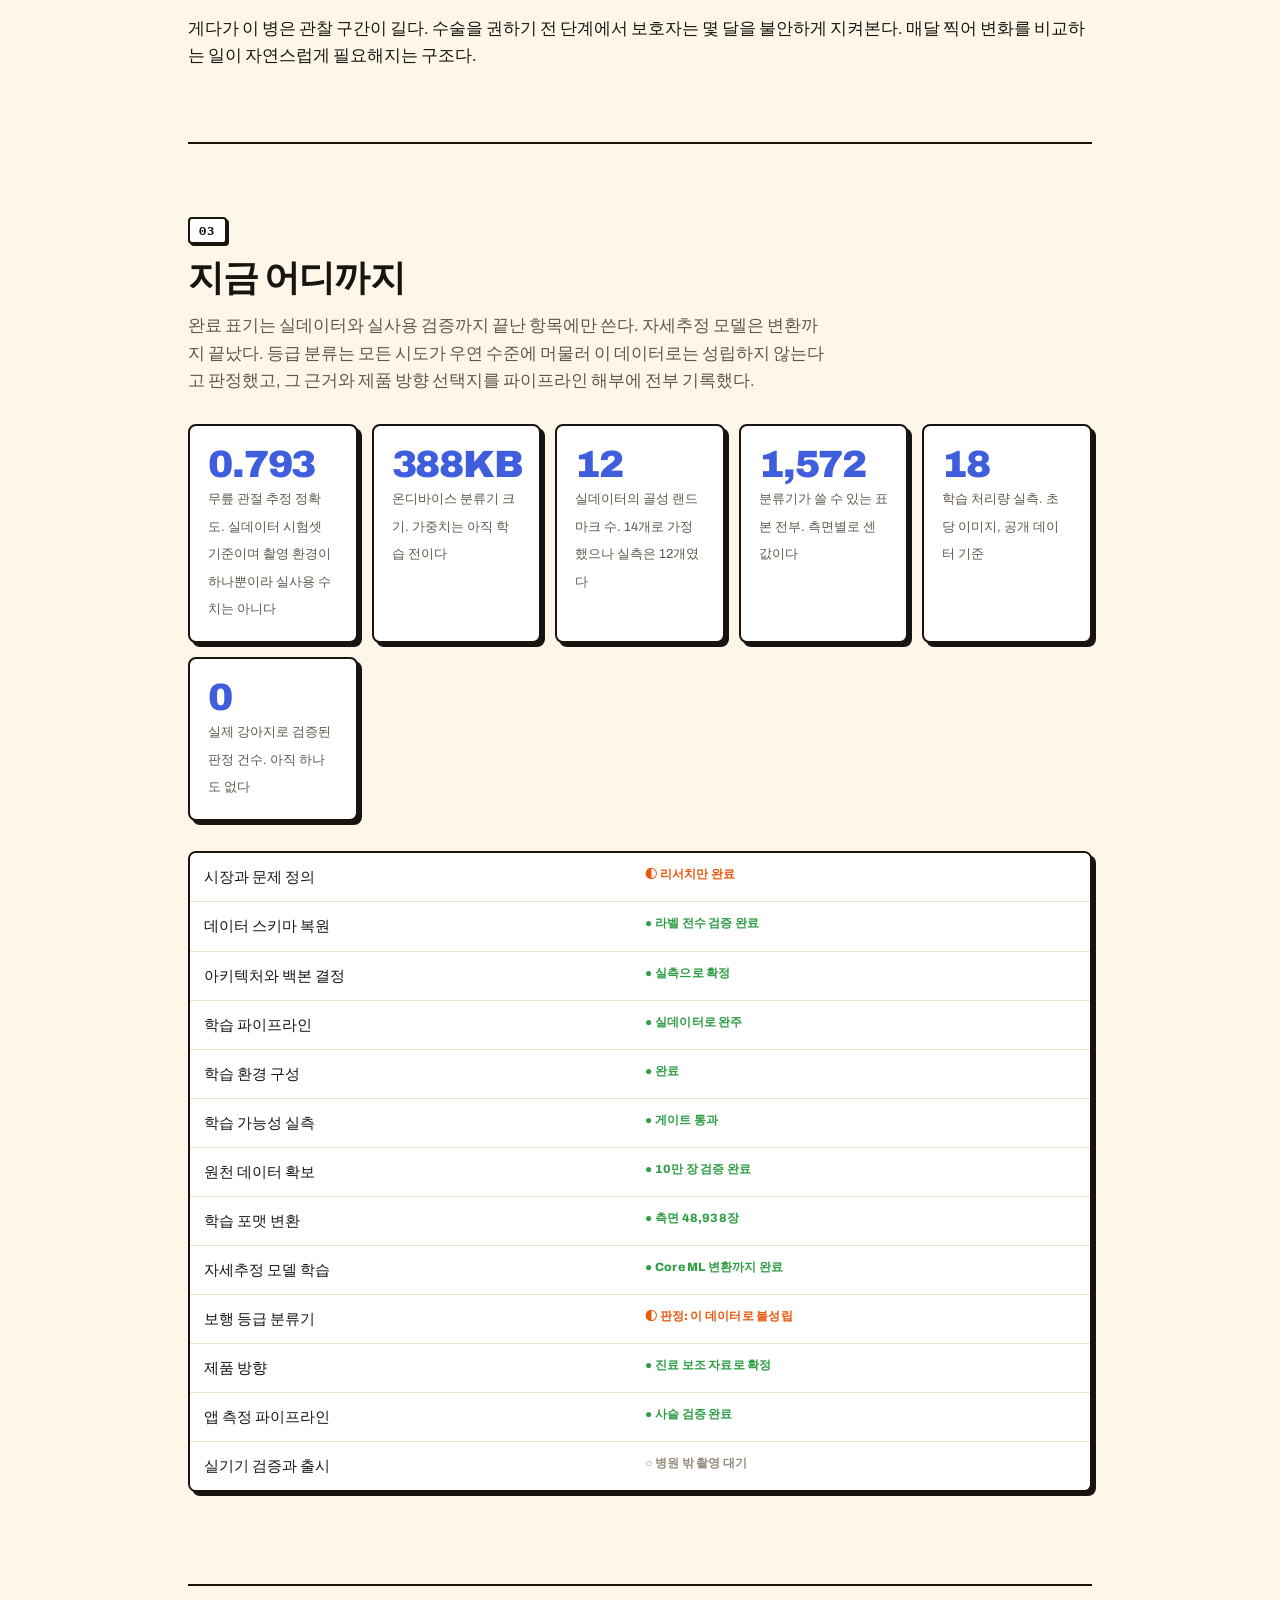
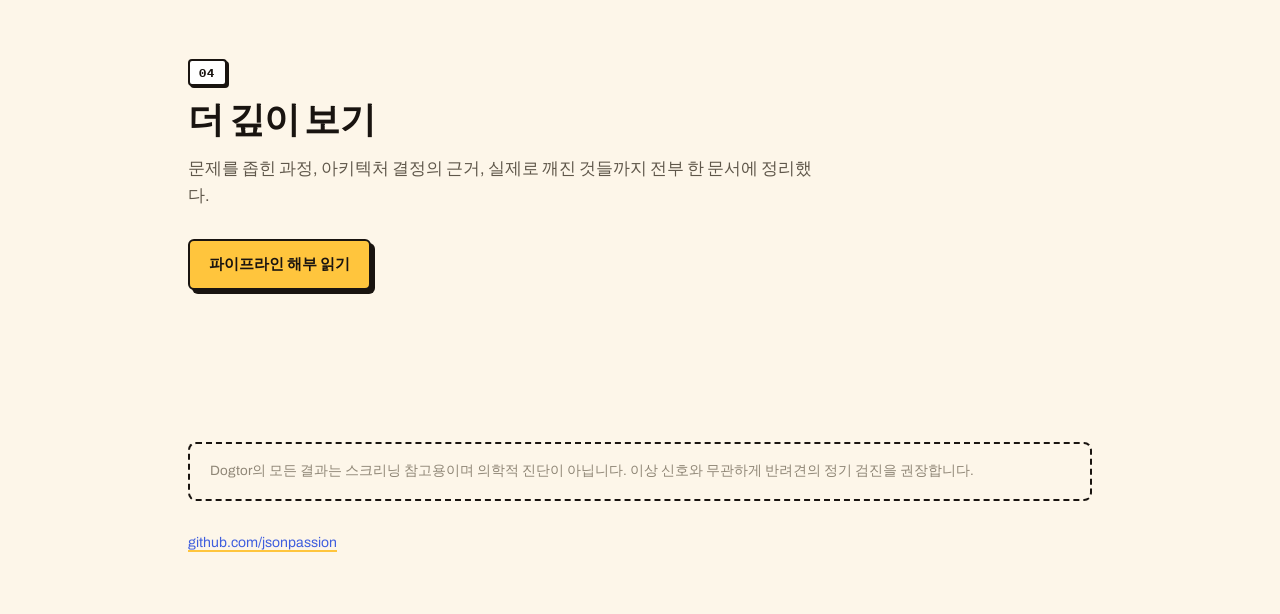
==== commit df488f26: "네오브루탈리즘 3/3: 대비 수정과 히어로 전환 - 킥커 배지 글자를 고정 잉크색으로. 배경이 항상 노랑인데 다크에서 글자가   크림색이 되어 안 읽혔다 - 개요 히어로를 전환 후" ====
--- a/index.html
+++ b/index.html
@@ -32,13 +32,14 @@
 <div class="wrap">
 
 <header class="hero">
-  <span class="kicker">iOS / 온디바이스 / 스크리닝</span>
+  <span class="kicker">iOS / 온디바이스 / 걸음 기록</span>
   <h1>걷는 모습을<br>보면 안다</h1>
-  <p class="lede">반려견의 걸음걸이를 30초 찍으면 관절과 슬개골의 이상 신호를 살펴본다.
-  영상은 기기 밖으로 나가지 않는다. 진단이 아니라 <b>병원에 갈 때를 알려주는 눈</b>이다.</p>
+  <p class="lede">반려견의 걸음걸이를 30초 찍으면 <b>수의사에게 보여줄 걸음 기록</b>이 된다.
+  영상은 기기 밖으로 나가지 않는다. 앱은 판정하지 않는다 —
+  숫자는 기계가 만들고, 판단은 수의사가 한다.</p>
   <div class="btns">
-    <a class="btn primary" href="pipeline.html">파이프라인 해부 →</a>
-    <a class="btn ghost" href="https://github.com/jsonpassion">GitHub에서 보기</a>
+    <a class="btn primary" href="solution.html">솔루션 소개 →</a>
+    <a class="btn ghost" href="pipeline.html">만든 과정 전부 보기</a>
   </div>
 </header>
 
@@ -52,8 +53,8 @@
     <div class="card"><h3>촬영</h3>
       <p>측면에서 30초. 간식으로 총총 걷게 유도한다. 빠른 걸음이 파행을 가장 잘 드러낸다는
       수의 보행분석의 원칙을 그대로 쓴다.</p></div>
-    <div class="card"><h3>분석</h3>
-      <p>관절 위치를 프레임마다 추적해 궤적으로 바꾸고, 좌우 대칭과 리듬의 붕괴를 읽는다.
+    <div class="card"><h3>측정</h3>
+      <p>관절 12곳을 프레임마다 추적해 궤적으로 바꾸고, 걸음의 리듬과 진폭을 잰다.
       서버로 보내지 않는다.</p></div>
     <div class="card"><h3>기록</h3>
       <p>판정하지 않는다. 발끝 궤적과 걸음 지표를 담은 한 장을 만들어
--- a/style.css
+++ b/style.css
@@ -64,7 +64,7 @@
 h3 { font-size: 17.5px; font-weight: 800; letter-spacing: -0.01em; }
 .kicker {
   display: inline-block; font-family: var(--mono); font-size: 12px; font-weight: 700;
-  letter-spacing: .14em; text-transform: uppercase; color: var(--ink);
+  letter-spacing: .14em; text-transform: uppercase; color: #191410;
   background: var(--pop); border: 2px solid var(--line); border-radius: 4px;
   padding: 3px 10px; box-shadow: 3px 3px 0 var(--shadow);
 }
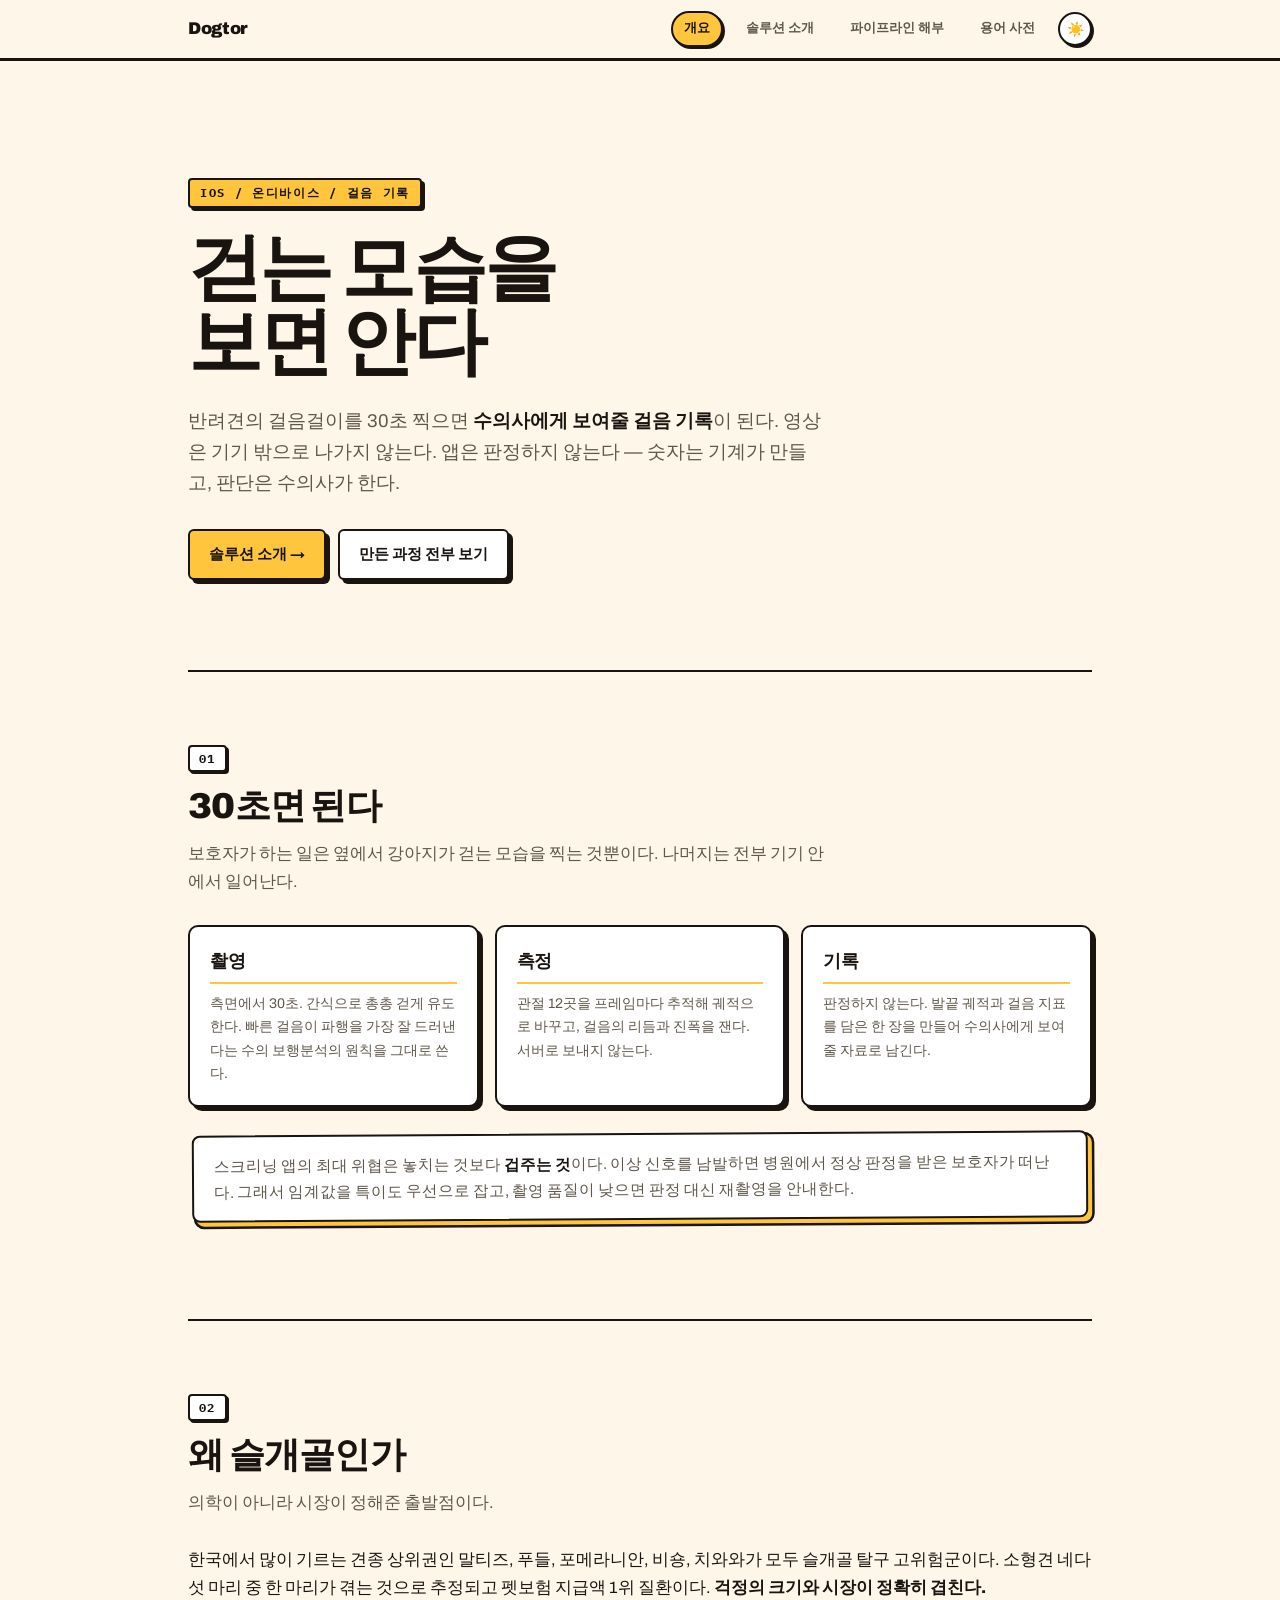
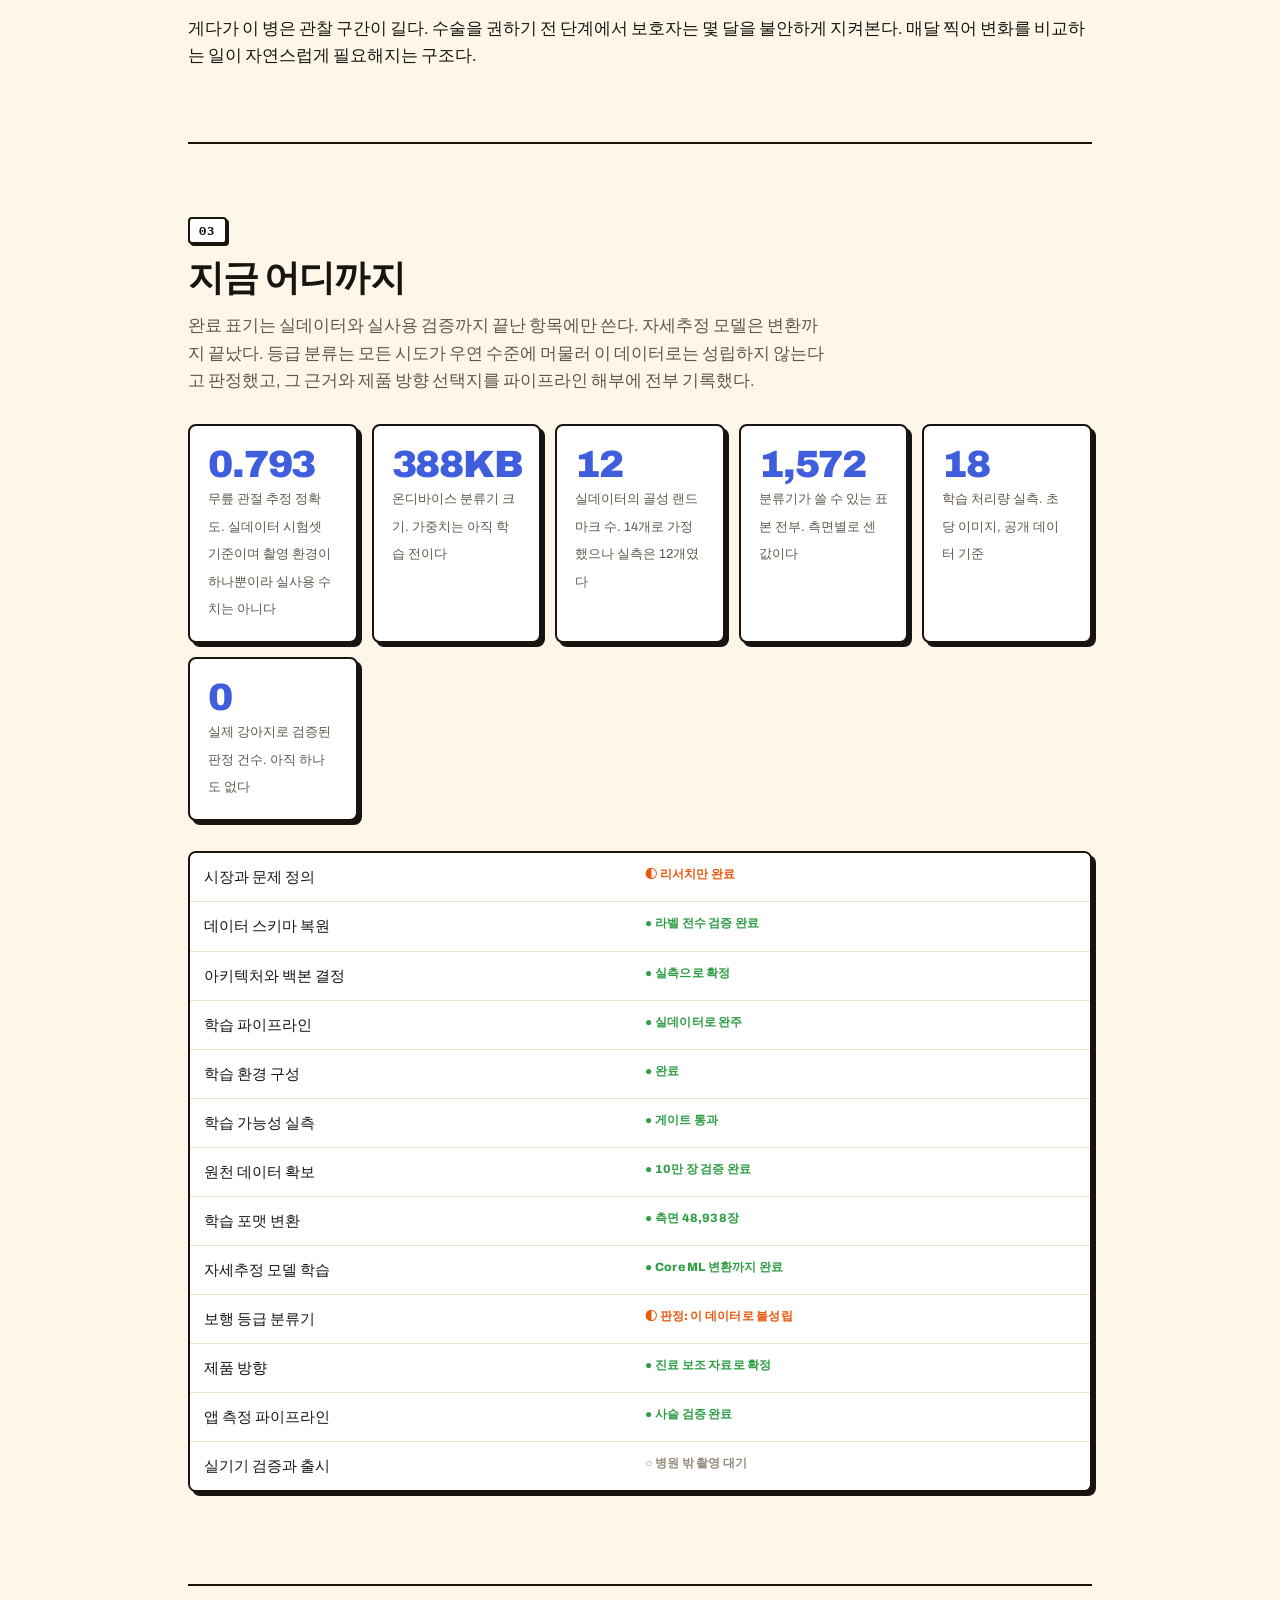
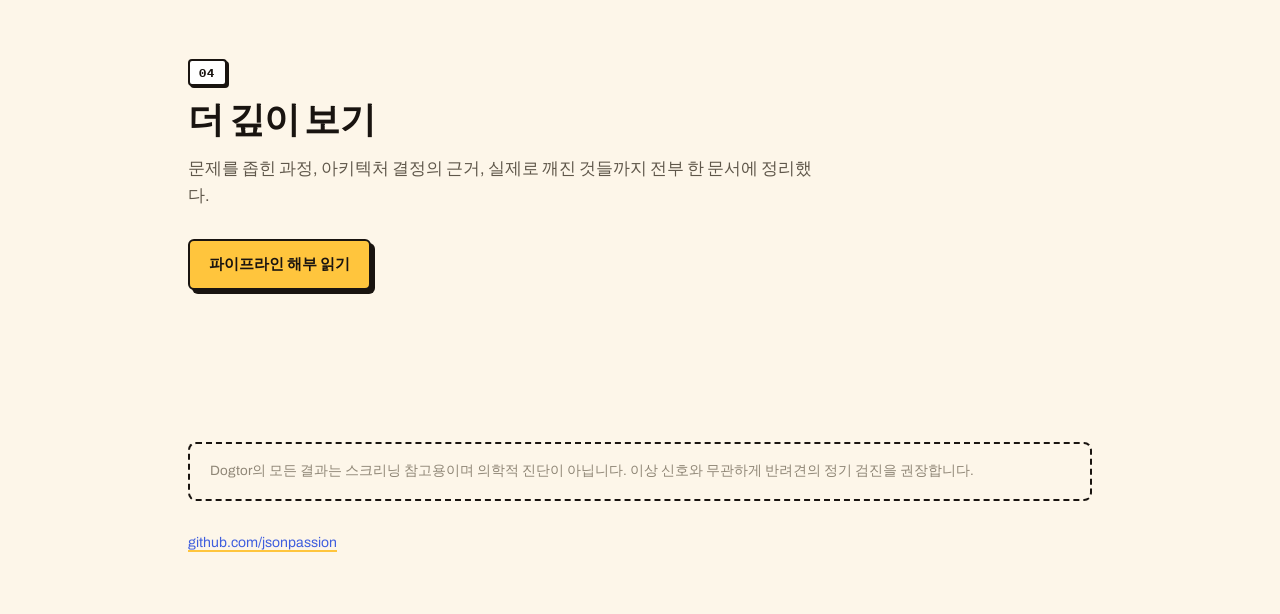
==== commit ac0c5b76: "테마 버튼 아이콘 반전: 현재 모드를 보여준다 라이트에서 해, 다크에서 달. 사용자 확인 결과 목표 모드보다 현재 모드 표시가 직관적이다.  Co-Authored-By: Claud" ====
--- a/index.html
+++ b/index.html
@@ -142,7 +142,7 @@
   (function () {
     var btn = document.getElementById("themeToggle");
     function cur() { return document.documentElement.dataset.theme || "light"; }
-    function paint() { btn.textContent = cur() === "dark" ? "☀️" : "🌙"; }
+    function paint() { btn.textContent = cur() === "dark" ? "🌙" : "☀️"; }
     btn.addEventListener("click", function () {
       var next = cur() === "dark" ? "light" : "dark";
       document.documentElement.dataset.theme = next;
